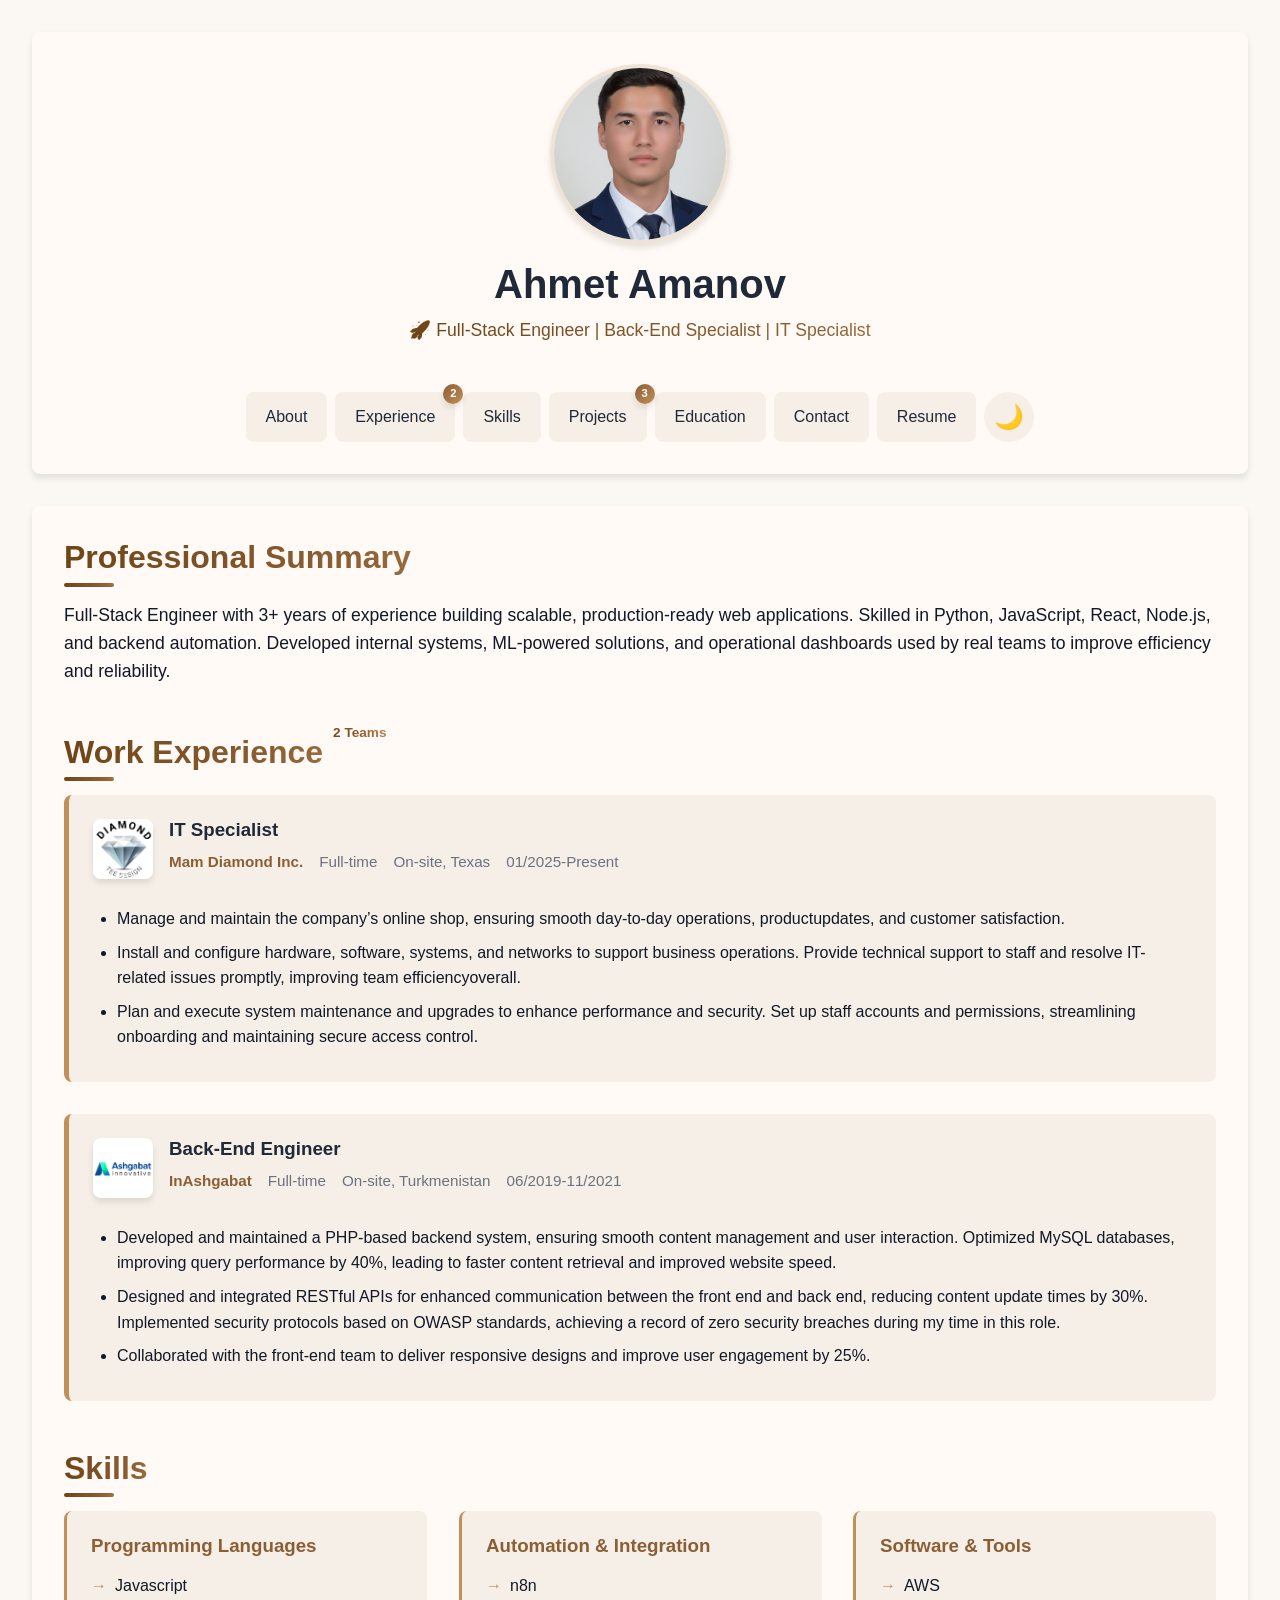
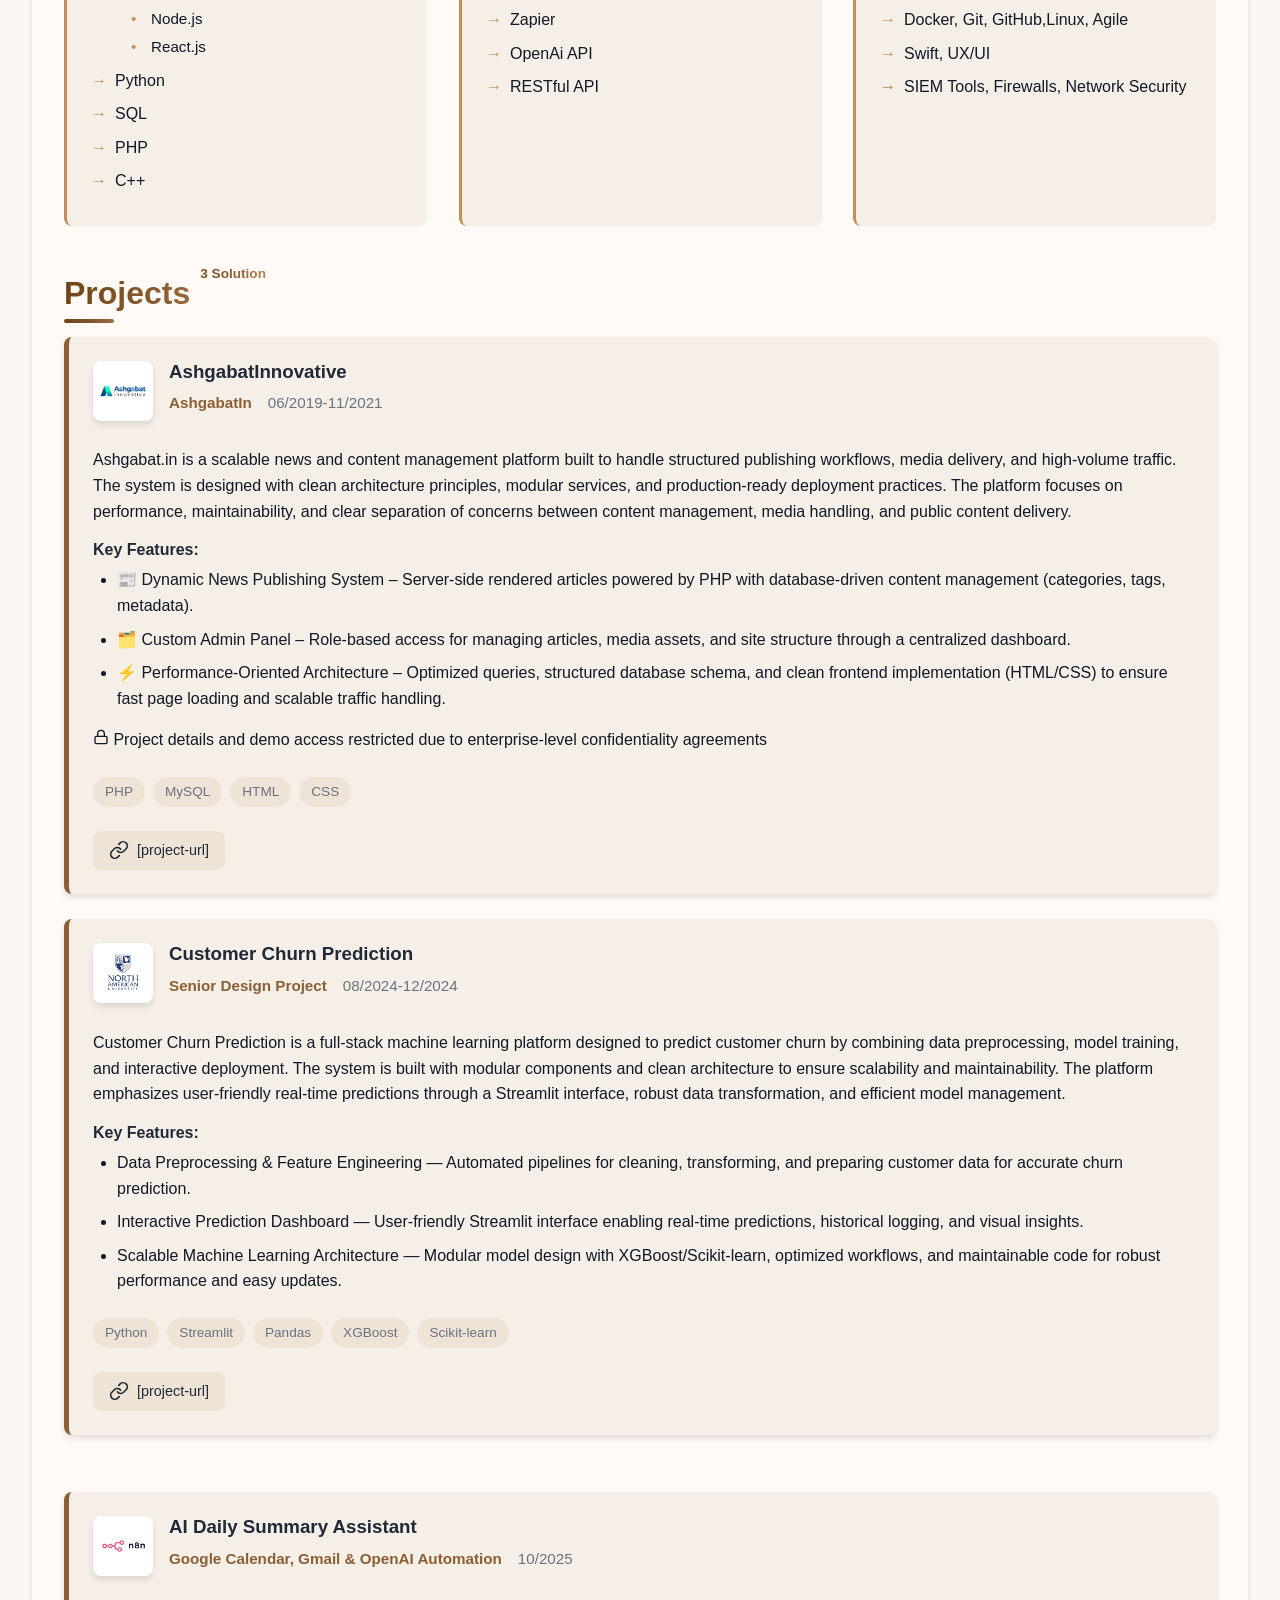
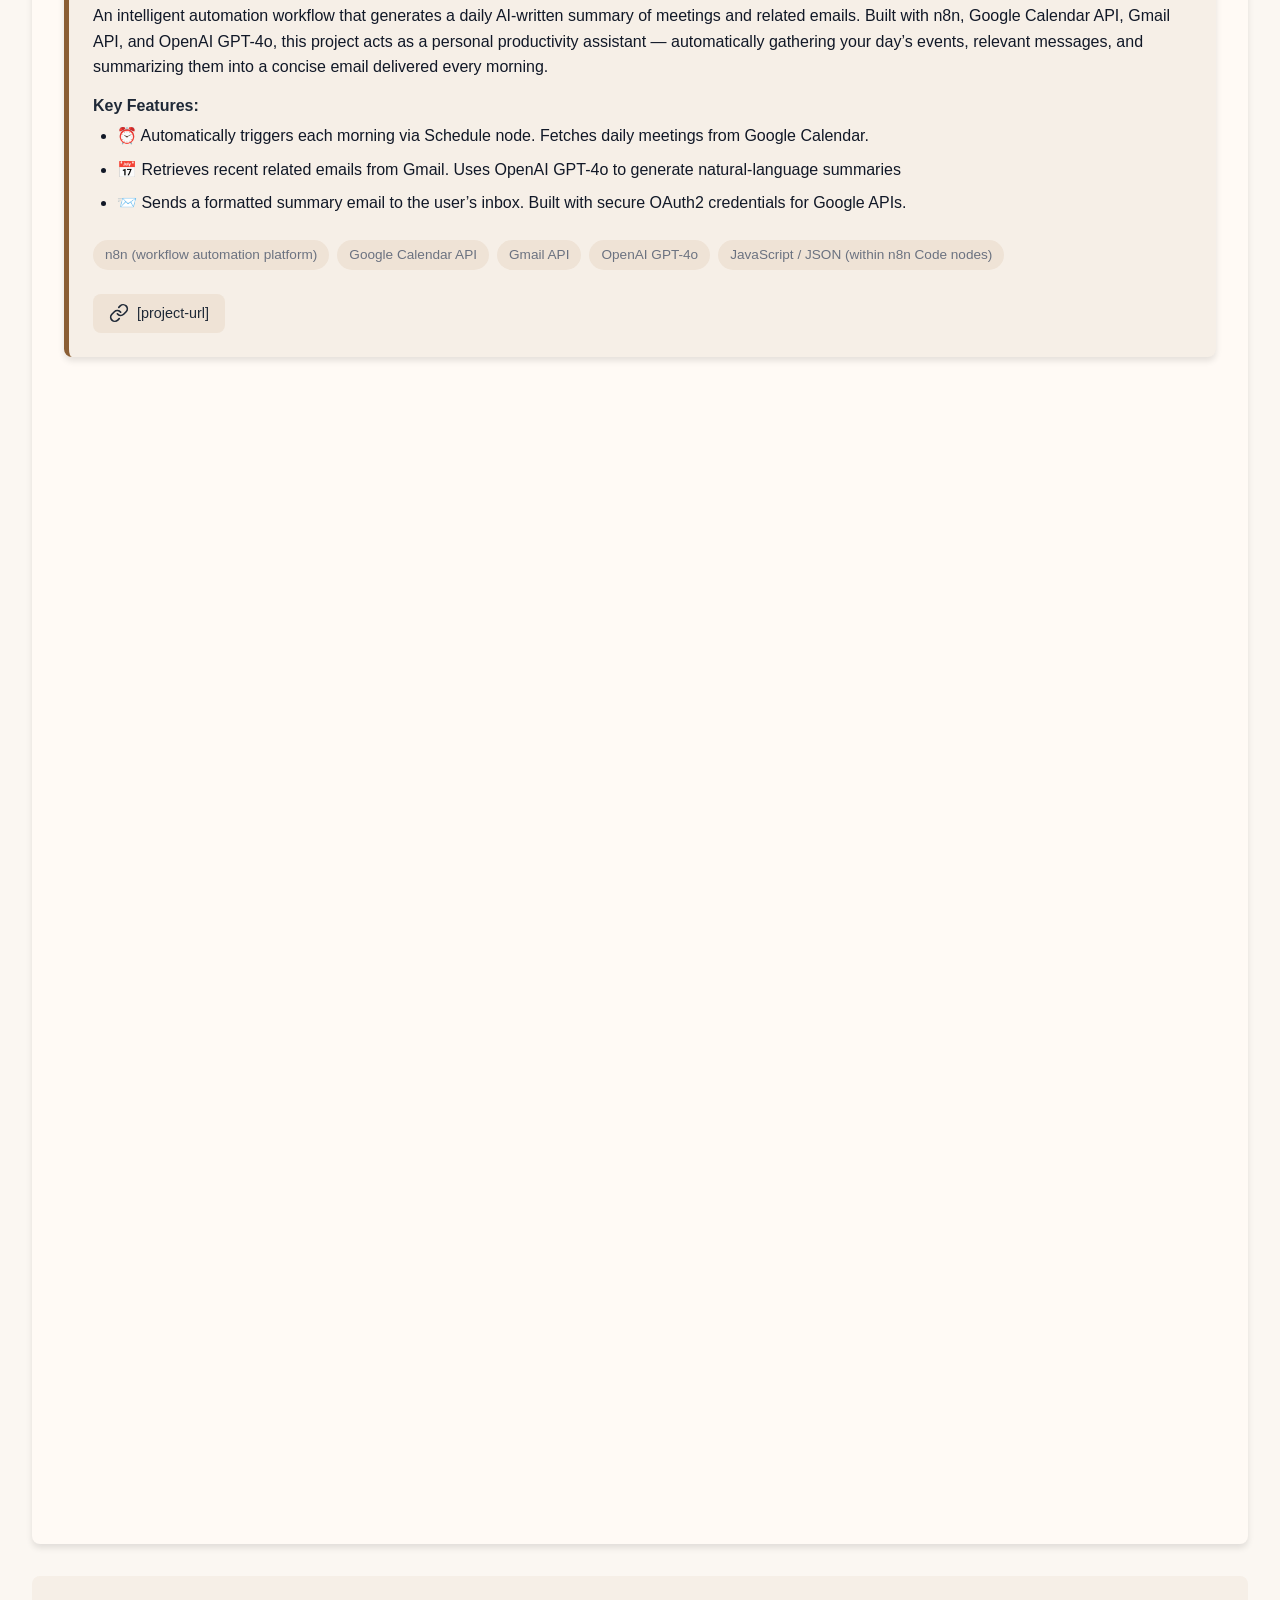
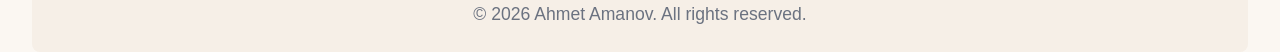
==== index.html @ 27329c02 "Initial commit" ====
<!DOCTYPE html>
<html lang="en" data-theme="dark">
<head>
  <meta charset="UTF-8" />
  <meta name="viewport" content="width=device-width, initial-scale=1.0" />
  <title>Ahmet Amanov - Portfolio</title>
  <link rel="stylesheet" href="css/style.css" />
  <link rel="icon" href="assets/images/LinkedIn.png" type="image/png" />
</head>
<body>
<header>
  <div class="profile">
    <img src="assets/images/LinkedIn.png" alt="[Your Name]" />
    <h1>Ahmet Amanov</h1>
    <p class="gradient-text">
      🚀 Full-Stack Engineer | Back-End Specialist | IT Specialist
    </p>
  </div>
  <nav>
    <ul>
      <li><a href="#about">About</a></li>
      <li>
        <a href="#experience"
        >Experience<span class="nav-counter">2</span></a
        >
      </li>
      <li><a href="#skills">Skills</a></li>
      <li>
        <a href="#projects">Projects<span class="nav-counter">3</span></a>
      </li>
      <li>
        <a href="#education">Education<span></span></a>
      </li>
      <li><a href="#contact">Contact</a></li>
      <!-- <li>
        <a
          href="https://drive.google.com/drive/folders/1kYuOiLPUOm42zzOGG9eneCvF3rIi_ad8?usp=sharing"
          target="_blank"
          >Shared Files</a
        >
      </li> -->
      <li>
        <a href="assets/files/Resume%20Ahmet%20Amanov.pdf" target="_blank"
        >Resume</a
        >
      </li>
      <li class="theme-toggle">
        <button id="theme-toggle" aria-label="Toggle Dark Mode">
          <span class="light-icon">☀️</span>
          <span class="dark-icon">🌙</span>
        </button>
      </li>
    </ul>
  </nav>
</header>
<main>
  <!-- About Section -->
  <section id="about" class="about animate-on-scroll">
    <h2 class="gradient-text">Professional Summary</h2>
    <p>
      Full-Stack Engineer with 3+ years of experience building scalable,
      production-ready web applications. Skilled in Python, JavaScript,
      React, Node.js, and backend automation. Developed internal systems,
      ML-powered solutions, and operational dashboards used by real teams
      to improve efficiency and reliability.
    </p>
  </section>

  <!-- Experience Section - Add animate-on-scroll to each card -->
  <section id="experience" class="experience animate-on-scroll">
    <h2 class="gradient-text">
      Work Experience <span class="section-counter">2 Teams</span>
    </h2>

    <div class="job-cards-container">
      <!-- Experience 1 -->
      <div class="job-card animate-on-scroll">
        <div class="job-header">
          <div class="company-logo">
            <img
                    src="assets/images/diamondteedesign-logo.webp"
                    alt="[Company Logo]"
            />
          </div>
          <div class="job-title-info">
            <h3>IT Specialist</h3>
            <div class="job-info">
              <span class="company">Mam Diamond Inc.</span>
              <span class="location"> Full-time</span>
              <span class="location"> On-site, Texas</span>
              <span class="period">01/2025-Present</span>
            </div>
          </div>
        </div>
        <ul class="achievements">
          <li>
            Manage and maintain the company’s online shop, ensuring smooth day-to-day operations, productupdates, and customer satisfaction.
          </li>
          <li>
            Install and configure hardware, software, systems, and networks to support business operations. Provide technical support to staff and resolve IT-related issues promptly, improving team efficiencyoverall.
          </li>
          <li>
            Plan and execute system maintenance and upgrades to enhance performance and security.
            Set up staff accounts and permissions, streamlining onboarding and maintaining secure access control.
          </li>
        </ul>
      </div>

      <!-- Experience 2 -->
      <div class="job-card animate-on-scroll">
        <div class="job-header">
          <div class="company-logo">
            <img src="assets/images/logo.png" alt="[Company Logo]" />
          </div>
          <div class="job-title-info">
            <h3>Back-End Engineer</h3>
            <div class="job-info">
              <span class="company">InAshgabat</span>
              <span class="location"> Full-time</span>
              <span class="location"> On-site, Turkmenistan</span>
              <span class="period">06/2019-11/2021</span>
            </div>
          </div>
        </div>
        <ul class="achievements">
          <li>
            Developed and maintained a PHP-based backend system, ensuring
            smooth content management and user interaction. Optimized MySQL
            databases, improving query performance by 40%, leading to faster
            content retrieval and improved website speed.
          </li>
          <li>
            Designed and integrated RESTful APIs for enhanced communication
            between the front end and back end, reducing content update times
            by 30%. Implemented security protocols based on OWASP standards,
            achieving a record of zero security breaches during my time in
            this role.
          </li>
          <li>
            Collaborated with the front-end team to deliver responsive
            designs and improve user engagement by 25%.
          </li>
        </ul>
      </div>
    </div>
  </section>

  <!-- Skills Section -->
  <section id="skills" class="skills animate-on-scroll">
    <h2 class="gradient-text">Skills</h2>
    <div class="skills-container animate-stagger">
      <div class="skill-category animate-on-scroll">
        <h3>Programming Languages</h3>
        <ul>
          <li>
            Javascript
            <ul class="sub-skills">
              <li>Node.js</li>
              <li>React.js</li>
            </ul>
          </li>
          <li>Python</li>
          <li>SQL</li>
          <li>PHP</li>
          <li>C++</li>
        </ul>
      </div>

      <div class="skill-category animate-on-scroll">
        <h3>Automation & Integration</h3>
        <ul>
          <li>n8n</li>
          <li>Zapier</li>
          <li>OpenAi API</li>
          <li>RESTful API</li>
        </ul>
      </div>

      <div class="skill-category animate-on-scroll">
        <h3>Software & Tools</h3>
        <ul>
          <li>AWS</li>
          <li>Docker, Git, GitHub,Linux, Agile</li>
          <li>Swift, UX/UI</li>
          <li></li>
          <li>SIEM Tools, Firewalls, Network Security</li>
        </ul>
      </div>
    </div>
  </section>

  <!-- Projects Section - Add animate-on-scroll to each card -->
  <section id="projects" class="projects animate-on-scroll">
    <h2 class="gradient-text">
      Projects <span class="section-counter">3 Solution</span>
    </h2>

    <div class="project-grid">
      <!-- Project 1 -->
      <div class="project-card animate-on-scroll">
        <div class="project-header">
          <div class="project-logo">
            <img src="assets/images/logo.png" alt="[Project Logo]" />
          </div>
          <div class="project-title-info">
            <h3>AshgabatInnovative</h3>
            <div class="project-meta">
              <span class="company">AshgabatIn</span>
              <span class="period">06/2019-11/2021</span>
            </div>
          </div>
        </div>
        <div class="project-description">
          <p>
            Ashgabat.in is a scalable news and content management platform
            built to handle structured publishing workflows, media delivery,
            and high-volume traffic. The system is designed with clean
            architecture principles, modular services, and production-ready
            deployment practices.

            The platform focuses on performance, maintainability, and clear
            separation of concerns between content management, media
            handling, and public content delivery.
          </p>

          <h4>Key Features:</h4>
          <ul class="project-features">
            <li>
              📰 Dynamic News Publishing System – Server-side rendered
              articles powered by PHP with database-driven content
              management (categories, tags, metadata).
            </li>
            <li>
              🗂️ Custom Admin Panel – Role-based access for managing
              articles, media assets, and site structure through a
              centralized dashboard.
            </li>
            <li>
              ⚡ Performance-Oriented Architecture – Optimized queries,
              structured database schema, and clean frontend implementation
              (HTML/CSS) to ensure fast page loading and scalable traffic
              handling.
            </li>
          </ul>

          <p class="confidentiality-note">
            <svg
                    xmlns="http://www.w3.org/2000/svg"
                    width="16"
                    height="16"
                    viewBox="0 0 24 24"
                    fill="none"
                    stroke="currentColor"
                    stroke-width="2"
                    stroke-linecap="round"
                    stroke-linejoin="round"
            >
              <rect
                      x="3"
                      y="11"
                      width="18"
                      height="11"
                      rx="2"
                      ry="2"
              ></rect>
              <path d="M7 11V7a5 5 0 0 1 10 0v4"></path>
            </svg>
            Project details and demo access restricted due to enterprise-level
            confidentiality agreements
          </p>
        </div>

        <div class="project-tags">
          <span class="project-tag">PHP</span>
          <span class="project-tag">MySQL</span>
          <span class="project-tag">HTML</span>
          <span class="project-tag">CSS</span>
        </div>

        <div class="project-links">
          <a
                  href="https://ashgabat.in/?lang=en"
                  class="project-link"
                  target="_blank"
          >
            <svg
                    xmlns="http://www.w3.org/2000/svg"
                    width="20"
                    height="20"
                    viewBox="0 0 24 24"
                    fill="none"
                    stroke="currentColor"
                    stroke-width="2"
                    stroke-linecap="round"
                    stroke-linejoin="round"
            >
              <path
                      d="M10 13a5 5 0 0 0 7.54.54l3-3a5 5 0 0 0-7.07-7.07l-1.72 1.71"
              ></path>
              <path
                      d="M14 11a5 5 0 0 0-7.54-.54l-3 3a5 5 0 0 0 7.07 7.07l1.71-1.71"
              ></path>
            </svg>
            <span>[project-url]</span>
          </a>
        </div>
      </div>
    </div>

    <br />

    <div class="project-grid">
      <!-- Project 1 -->
      <div class="project-card animate-on-scroll">
        <div class="project-header">
          <div class="project-logo">
            <img src="assets/images/NAU-Logo-.png" alt="[Project Logo]" />
          </div>
          <div class="project-title-info">
            <h3>Customer Churn Prediction</h3>
            <div class="project-meta">
              <span class="company">Senior Design Project</span>
              <span class="period">08/2024-12/2024</span>
            </div>
          </div>
        </div>
        <div class="project-description">
          <p>
            Customer Churn Prediction is a full-stack machine learning
            platform designed to predict customer churn by combining data
            preprocessing, model training, and interactive deployment. The
            system is built with modular components and clean architecture to
            ensure scalability and maintainability.

            The platform emphasizes user-friendly real-time predictions
            through a Streamlit interface, robust data transformation, and
            efficient model management.
          </p>

          <h4>Key Features:</h4>
          <ul class="project-features">
            <li>
              Data Preprocessing & Feature Engineering — Automated pipelines
              for cleaning, transforming, and preparing customer data for
              accurate churn prediction.
            </li>
            <li>
              Interactive Prediction Dashboard — User-friendly Streamlit
              interface enabling real-time predictions, historical logging,
              and visual insights.
            </li>
            <li>
              Scalable Machine Learning Architecture — Modular model design
              with XGBoost/Scikit-learn, optimized workflows, and maintainable
              code for robust performance and easy updates.
            </li>
          </ul>
        </div>

        <div class="project-tags">
          <span class="project-tag">Python</span>
          <span class="project-tag">Streamlit</span>
          <span class="project-tag">Pandas</span>
          <span class="project-tag">XGBoost</span>
          <span class="project-tag">Scikit-learn</span>
        </div>

        <div class="project-links">
          <a
                  href="https://github.com/AhmetA97/Customer_Churn_ML_Full_Stack-main"
                  class="project-link"
                  target="_blank"
          >
            <svg
                    xmlns="http://www.w3.org/2000/svg"
                    width="20"
                    height="20"
                    viewBox="0 0 24 24"
                    fill="none"
                    stroke="currentColor"
                    stroke-width="2"
                    stroke-linecap="round"
                    stroke-linejoin="round"
            >
              <path
                      d="M10 13a5 5 0 0 0 7.54.54l3-3a5 5 0 0 0-7.07-7.07l-1.72 1.71"
              ></path>
              <path
                      d="M14 11a5 5 0 0 0-7.54-.54l-3 3a5 5 0 0 0 7.07 7.07l1.71-1.71"
              ></path>
            </svg>
            <span>[project-url]</span>
          </a>
        </div>
      </div>

      <br />
    </div>

    <div class="project-grid">
      <!-- Project 1 -->
      <div class="project-card animate-on-scroll">
        <div class="project-header">
          <div class="project-logo">
            <img src="assets/images/n8n.png" alt="[Project Logo]" />
          </div>
          <div class="project-title-info">
            <h3>AI Daily Summary Assistant</h3>
            <div class="project-meta">
                  <span class="company"
                  >Google Calendar, Gmail & OpenAI Automation</span
                  >
              <span class="period">10/2025</span>
            </div>
          </div>
        </div>
        <div class="project-description">
          <p>
            An intelligent automation workflow that generates a daily
            AI-written summary of meetings and related emails. Built with
            n8n, Google Calendar API, Gmail API, and OpenAI GPT-4o, this
            project acts as a personal productivity assistant — automatically
            gathering your day’s events, relevant messages, and summarizing
            them into a concise email delivered every morning.
          </p>

          <h4>Key Features:</h4>
          <ul class="project-features">
            <li>
              ⏰ Automatically triggers each morning via Schedule node.
              Fetches daily meetings from Google Calendar.
            </li>
            <li>
              📅 Retrieves recent related emails from Gmail. Uses OpenAI
              GPT-4o to generate natural-language summaries
            </li>
            <li>
              📨 Sends a formatted summary email to the user’s inbox. Built
              with secure OAuth2 credentials for Google APIs.
            </li>
          </ul>
        </div>

        <div class="project-tags">
          <span class="project-tag">n8n (workflow automation platform)</span>
          <span class="project-tag">Google Calendar API</span>
          <span class="project-tag">Gmail API</span>
          <span class="project-tag">OpenAI GPT-4o</span>
          <span class="project-tag"
          >JavaScript / JSON (within n8n Code nodes)</span
          >
        </div>

        <div class="project-links">
          <a
                  href="https://github.com/AhmetA97/ai-daily-summary-n8n"
                  class="project-link"
                  target="_blank"
          >
            <svg
                    xmlns="http://www.w3.org/2000/svg"
                    width="20"
                    height="20"
                    viewBox="0 0 24 24"
                    fill="none"
                    stroke="currentColor"
                    stroke-width="2"
                    stroke-linecap="round"
                    stroke-linejoin="round"
            >
              <path
                      d="M10 13a5 5 0 0 0 7.54.54l3-3a5 5 0 0 0-7.07-7.07l-1.72 1.71"
              ></path>
              <path
                      d="M14 11a5 5 0 0 0-7.54-.54l-3 3a5 5 0 0 0 7.07 7.07l1.71-1.71"
              ></path>
            </svg>
            <span>[project-url]</span>
          </a>
        </div>
      </div>
    </div>
  </section>

  <!-- Education Section -->
  <section id="education" class="education animate-on-scroll">
    <h2 class="gradient-text">
      Education<span class="section-counter">2 Universities</span>
    </h2>

    <div class="education-card animate-on-scroll">
      <div class="education-header">
        <div class="education-icon">
          <img
                  src="assets/images/NAU-Logo-.png"
                  alt="[University Logo]"
                  class="university-logo"
          />
        </div>
        <div class="education-info">
          <h3>North American University</h3>
          <div class="education-place">
                <span class="degree"
                >Computer Science | Bachelor's Degree |</span
                >
            <span class="location">Houston, TX, United States</span>
            <span class="period">08/2022 - 12/2024</span>
          </div>
        </div>
      </div>
      <div class="education-divider"></div>
      <div class="education-details">
        <h4>Key Coursework:</h4>
        <ul class="course-list">
          <li>Operating Systems or Programming Language Concepts</li>
          <li>Advanced Data Structures & Algorithms</li>
          <li>System Level Programming & Computer Org & Programming</li>
          <li>Calculus & Linear Algebra</li>
          <li>Database Management Systems</li>
        </ul>
      </div>
    </div>

    <br />

    <div class="education-card animate-on-scroll">
      <div class="education-header">
        <div class="education-icon">
          <img
                  src="assets/images/TSIEM%20logo.webp"
                  alt="[University Logo]"
                  class="university-logo"
          />
        </div>
        <div class="education-info">
          <h3>Turkmen State Institute of Economics and Management</h3>
          <div class="education-place">
                <span class="degree"
                >Marketing | Bachelor's and Master's |</span
                >
            <span class="location">Ashgabat, Turkmenistan</span>
            <span class="period">09/2013 - 06/2018</span>
          </div>
        </div>
      </div>
      <div class="education-divider"></div>
      <div class="education-details">
        <h4>Key Coursework:</h4>
        <ul class="course-list">
          <li>Microeconomics & Macroeconomics</li>
          <li>Theory of Marketing & Market Analysis</li>
          <li>International Marketing & Internet Marketing</li>
          <li>Accounting & Finance</li>
          <li>International Payment Systems</li>
        </ul>
      </div>
    </div>
  </section>

  <!-- Contact Section -->
  <section id="contact" class="contact animate-on-scroll">
    <h2 class="gradient-text">Let's Connect</h2>
    <p>
      I'm always open to creative collaborations, exchanging ideas about
      technology and innovation.
    </p>

    <div class="contact-grid animate-stagger">
      <a
              href="https://www.linkedin.com/in/ahmet-amanov-685796275/"
              class="contact-item animate-on-scroll"
              target="_blank"
      >
        <div class="contact-icon">
          <img src="assets/icons/linkedin.svg" alt="LinkedIn" />
        </div>
        <div class="contact-info">
          <h3>LinkedIn</h3>
          <p>Connect professionally</p>
        </div>
      </a>

      <a
              href="https://github.com/AhmetA97"
              class="contact-item animate-on-scroll"
              target="_blank"
      >
        <div class="contact-icon">
          <img src="assets/icons/github.svg" alt="GitHub" />
        </div>
        <div class="contact-info">
          <h3>GitHub</h3>
          <p>See my code</p>
        </div>
      </a>

      <a
              href="mailto:ahmedamanov97@gmail.com"
              class="contact-item animate-on-scroll"
      >
        <div class="contact-icon">
          <img src="assets/icons/gmail.svg" alt="Email" />
        </div>
        <div class="contact-info">
          <h3>Email</h3>
          <p>ahmedamanov97@gmail.com</p>
        </div>
      </a>

      <a
              href="tel:+1346-754-2942"
              class="contact-item animate-on-scroll"
      >
        <div class="contact-icon">
          <img src="assets/icons/phone.svg" alt="Phone" />
        </div>
        <div class="contact-info">
          <h3>Phone</h3>
          <p>346-754-2942</p>
        </div>
      </a>
    </div>
  </section>
</main>

<footer>
  <p>&copy; 2026 Ahmet Amanov. All rights reserved.</p>
</footer>

<div class="lightbox" id="profile-lightbox">
  <div class="lightbox-content">
    <img
            src="assets/images/LinkedIn.png"
            alt="Ahmet Amanov"
            class="lightbox-image"
    />
    <div class="lightbox-close">&times;</div>
  </div>
</div>

<div class="section-map">
  <button id="prev-section" aria-label="Previous section">
    <svg
            xmlns="http://www.w3.org/2000/svg"
            width="20"
            height="20"
            viewBox="0 0 24 24"
            fill="none"
            stroke="currentColor"
            stroke-width="2"
            stroke-linecap="round"
            stroke-linejoin="round"
    >
      <path d="M18 15l-6-6-6 6" />
    </svg>
  </button>
  <span id="current-section">About</span>
  <button id="next-section" aria-label="Next section">
    <svg
            xmlns="http://www.w3.org/2000/svg"
            width="20"
            height="20"
            viewBox="0 0 24 24"
            fill="none"
            stroke="currentColor"
            stroke-width="2"
            stroke-linecap="round"
            stroke-linejoin="round"
    >
      <path d="M6 9l6 6 6-6" />
    </svg>
  </button>
</div>

<script src="./js/main.js"></script>
</body>
</html>
---- css/style.css ----
:root {
  --primary: #8b5e34;        /* mocha */
  --primary-dark: #6f4518;   /* deep mocha */
  --secondary: #6b7280;
  --dark: #1f2937;
  --light: #fbf7f2;          /* warm cream */
  --text: #111827;
  --background: #fffaf5;     /* soft warm bg */
  --accent: #c18f59;         /* sand/caramel */
  --gray-100: #f6efe7;
  --gray-200: #efe3d6;
  --gray-300: #e5d3c2;
  --transition: all 0.3s ease;
  --shadow: 0 4px 6px rgba(0, 0, 0, 0.1);
  --shadow-lg: 0 10px 15px rgba(0, 0, 0, 0.12);
  --radius: 8px;
}

html[data-theme='dark'] {
  --primary: #d6a77a;        /* warm sand */
  --primary-dark: #c18f59;   /* caramel */
  --secondary: #cbd5e1;
  --dark: #f5e6d3;           /* warm headline */
  --light: #15100c;          /* warm charcoal */
  --text: #fbf7f2;           /* cream text */
  --background: #1c1410;     /* mocha dark */
  --accent: #f2c88c;         /* gold */
  --gray-100: #241a14;
  --gray-200: #2e221a;
  --gray-300: #3a2a20;
  --shadow: 0 4px 6px rgba(0, 0, 0, 0.35);
  --shadow-lg: 0 10px 15px rgba(0, 0, 0, 0.35);
}

* {
  margin: 0;
  padding: 0;
  box-sizing: border-box;
}

html {
  scroll-behavior: smooth;
}

body {
  font-family: 'Inter', -apple-system, BlinkMacSystemFont, 'Segoe UI', Roboto,
  Oxygen, Ubuntu, Cantarell, 'Open Sans', sans-serif;
  color: var(--text);
  background-color: var(--light);
  line-height: 1.6;
  max-width: 1400px;
  margin: 0 auto;
  padding: 0 2rem;
  transition: background-color 0.3s ease, color 0.3s ease;
}

h1,
h2,
h3,
h4,
h5,
h6 {
  margin-bottom: 1rem;
  line-height: 1.2;
  font-weight: 700;
  color: var(--dark);
  transition: color 0.3s ease;
}

h1 {
  font-size: 2.5rem;
  margin-bottom: 0.5rem;
}

h2 {
  font-size: 2rem;
  position: relative;
  display: inline-block;
  margin-bottom: 1.5rem;
}

h2::after {
  content: '';
  position: absolute;
  left: 0;
  bottom: -10px;
  width: 50px;
  height: 4px;
  background: linear-gradient(
          to right,
          #6f4518,
          #8b5e34,
          #c18f59,
          #f2c88c,
          #d6a77a
  );
  background-size: 300% 300%;
  border-radius: 4px;
  animation: gradient-shift 18s ease infinite;
  transition: width 0.3s ease;
}

h2:hover::after {
  width: 100%;
}

p {
  margin-bottom: 1.5rem;
  font-size: 1.1rem;
}

a {
  color: var(--primary);
  text-decoration: none;
  transition: var(--transition);
}

a:hover {
  color: var(--primary-dark);
}

/* Header & Navigation */
header {
  display: flex;
  flex-direction: column;
  align-items: center;
  padding: 2rem 0;
  background-color: var(--background);
  box-shadow: var(--shadow);
  border-radius: var(--radius);
  margin: 2rem 0;
  transition: background-color 0.3s ease, box-shadow 0.3s ease;
}

.profile {
  display: flex;
  flex-direction: column;
  align-items: center;
  text-align: center;
  margin-bottom: 1.5rem;
}

.profile img {
  width: 180px;
  height: 180px;
  border-radius: 50%;
  object-fit: cover;
  border: 4px solid var(--gray-200);
  box-shadow: var(--shadow);
  margin-bottom: 1rem;
  transition: var(--transition);
}

.profile img:hover {
  transform: scale(1.05);
  border-color: var(--primary);
}

.profile h1 {
  margin-bottom: 0.5rem;
  color: var(--dark);
}

.profile p {
  color: var(--secondary);
  font-weight: 500;
  margin-bottom: 0.5rem;
}

nav {
  width: 100%;
  margin-top: 1rem;
}

nav ul {
  display: flex;
  justify-content: center;
  list-style: none;
  flex-wrap: wrap;
  gap: 0.5rem;
}

nav ul li a {
  display: block;
  padding: 0.75rem 1.25rem;
  color: var(--dark);
  font-weight: 500;
  border-radius: var(--radius);
  transition: var(--transition);
  background-color: var(--gray-100);
}

nav ul li a:hover {
  transform: translateY(-3px);
  background-color: var(--gray-100);
  background-image: linear-gradient(
          to right,
          #6f4518,
          #8b5e34,
          #c18f59,
          #f2c88c,
          #d6a77a,
          #6f4518
  );
  background-size: 400% 400%;
  background-clip: text;
  -webkit-background-clip: text;
  color: transparent;
  animation: gradient-shift 18s ease infinite;
  position: relative;
  z-index: 1;
}

nav ul li a:hover::before {
  content: '';
  position: absolute;
  inset: -2px;
  border-radius: calc(var(--radius) + 2px);
  padding: 2px;
  background: linear-gradient(
          to right,
          #6f4518,
          #8b5e34,
          #c18f59,
          #f2c88c,
          #d6a77a
  );
  background-size: 300% 300%;
  animation: gradient-shift 6s ease infinite;
  mask: linear-gradient(#fff 0 0) content-box, linear-gradient(#fff 0 0);
  -webkit-mask: linear-gradient(#fff 0 0) content-box, linear-gradient(#fff 0 0);
  mask-composite: exclude;
  -webkit-mask-composite: xor;
  z-index: -1;
  pointer-events: none;
}

nav ul li {
  position: relative;
}

.nav-counter {
  position: absolute;
  top: -8px;
  right: -8px;
  display: flex;
  align-items: center;
  justify-content: center;
  width: 1.25rem;
  height: 1.25rem;
  font-size: 0.7rem;
  font-weight: 600;
  color: white;
  background: linear-gradient(135deg, var(--primary), var(--accent));
  border-radius: 50%;
  box-shadow: var(--shadow);
  z-index: 2;
}

nav ul li a:hover .nav-counter {
  color: white;
  background: linear-gradient(135deg, var(--accent), var(--primary));
  transform: scale(1.1);
}

nav ul li a:hover .nav-counter {
  color: white;
  background: linear-gradient(135deg, var(--accent), var(--primary));
  transform: scale(1.1);
}

nav ul li {
  position: relative;
}

/* Theme toggle button */
.theme-toggle button {
  background: none;
  border: none;
  cursor: pointer;
  height: 50px;
  width: 50px;
  font-size: 1.5rem;
  display: flex;
  align-items: center;
  justify-content: center;
  border-radius: 50%;
  background-color: var(--gray-100);
  transition: var(--transition);
}

.theme-toggle button:hover {
  background-color: var(--primary);
  transform: translateY(-3px);
  box-shadow: var(--shadow);
}

html[data-theme='dark'] .dark-icon {
  display: none;
}

html[data-theme='light'] .light-icon {
  display: none;
}

main {
  background-color: var(--background);
  border-radius: var(--radius);
  box-shadow: var(--shadow);
  padding: 2rem;
  margin-bottom: 2rem;
  transition: background-color 0.3s ease, box-shadow 0.3s ease;
}

section {
  margin-bottom: 3rem;
  position: relative;
  overflow: visible;
}

section:last-child {
  margin-bottom: 0;
}

.section-content {
  padding: 1rem 0;
}

.section-counter {
  position: absolute;
  top: -8px;
  display: inline-flex;
  align-items: center;
  justify-content: center;
  min-width: auto;
  padding: 0 10px;
  white-space: nowrap;
  font-size: 0.85rem;
  font-weight: 700;
  z-index: 2;
  background: linear-gradient(
          to right,
          #6f4518,
          #8b5e34,
          #c18f59,
          #f2c88c,
          #d6a77a
  );
  background-size: 200% auto;
  background-clip: text;
  -webkit-background-clip: text;
  color: transparent;
  -webkit-text-fill-color: transparent;
  animation: gradient-shift 18s ease infinite;
}

/* Footer */
footer {
  text-align: center;
  padding: 1.5rem;
  height: 76px;
  background-color: var(--gray-100);
  color: var(--secondary);
  border-radius: var(--radius);
  transition: background-color 0.3s ease, color 0.3s ease;
}

/* Job cards styles */
.job-card {
  background-color: var(--gray-100);
  border-radius: var(--radius);
  padding: 1.5rem;
  margin-bottom: 2rem;
  border-left: 5px solid var(--accent);
  transition: background-color 0.3s ease, transform 0.3s ease;
}

.job-card:hover {
  transform: translateY(-5px);
  box-shadow: var(--shadow-lg);
}

.job-info {
  display: flex;
  flex-wrap: wrap;
  gap: 1rem;
  margin-bottom: 1rem;
  font-size: 0.95rem;
  color: var(--secondary);
}

.job-info .company {
  font-weight: 600;
  color: var(--primary);
}

.job-card h3 {
  margin-bottom: 0.5rem;
}

.achievements {
  padding-left: 1.5rem;
}

.achievements li {
  margin-bottom: 0.5rem;
}

.skills-container {
  display: grid;
  grid-template-columns: repeat(auto-fill, minmax(300px, 1fr));
  gap: 2rem;
}

.skill-category {
  background-color: var(--gray-100);
  border-radius: var(--radius);
  padding: 1.5rem;
  transition: transform 0.3s ease 0.05s, background-color 0.3s ease,
  box-shadow 0.3s ease;
  will-change: transform;
  border-left: 3px solid var(--accent);
}

.skill-category:hover {
  transform: translateY(-3px);
  box-shadow: var(--shadow);
}

.skill-category h3 {
  margin-bottom: 1rem;
  color: var(--primary);
}

.skill-category ul {
  list-style: none;
  padding-left: 0;
}

.skill-category li {
  margin-bottom: 0.5rem;
  position: relative;
  padding-left: 1.5rem;
}

.skill-category li:before {
  content: '→';
  position: absolute;
  left: 0;
  color: var(--accent);
}

/* Nested skill items */
.sub-skills {
  margin-top: 0.5rem;
  margin-bottom: 0.5rem;
  margin-left: 1rem;
  list-style-type: none;
}

.sub-skills li {
  position: relative;
  padding-left: 1.25rem;
  font-size: 0.95em;
  margin-bottom: 0.25rem;
}

.sub-skills li::before {
  content: '•';
  position: absolute;
  left: 0;
}

/* Contact Section Styling */
.contact-grid {
  display: grid;
  grid-template-columns: repeat(auto-fill, minmax(280px, 1fr));
  gap: 1.5rem;
  margin-top: 2rem;
}

.contact-item {
  display: flex;
  align-items: center;
  padding: 1.5rem;
  background-color: var(--gray-100);
  border-radius: var(--radius);
  text-decoration: none;
  color: var(--text);
  transition: transform 0.3s ease, box-shadow 0.3s ease;
  box-shadow: var(--shadow);
  border-left: 3px solid var(--primary);
}

.contact-item:hover {
  transform: translateY(-5px);
  box-shadow: var(--shadow-lg);
}

.contact-icon {
  width: 48px;
  height: 48px;
  display: flex;
  align-items: center;
  justify-content: center;
  margin-right: 1rem;
  border-radius: 50%;
  background-color: var(--primary);
  padding: 0.75rem;
}

.contact-icon img {
  width: 100%;
  height: 100%;
  filter: brightness(0) invert(1);
}

.contact-info h3 {
  margin: 0;
  margin-bottom: 0.25rem;
  color: var(--dark);
}

contact-info p {
  margin: 0;
  color: var(--secondary);
  font-size: 0.9rem;
}

.contact {
  text-align: left;
}

.section-iframe {
  width: 100%;
  height: 0;
  min-height: 0;
  border: none;
  overflow: hidden;
  background: transparent;
  display: block;
}

#about .section-iframe {
  height: 300px;
}

#experience .section-iframe {
  height: 1500px;
}

#skills .section-iframe {
  height: 700px;
}

#education .section-iframe {
  height: 400px;
}

#projects .section-iframe {
  height: 300px;
}

#contact .section-iframe {
  height: 300px;
}

.education-card {
  margin-bottom: 2rem;
  border-radius: var(--radius);
  background-color: var(--gray-100);
  padding: 1.5rem;
  box-shadow: var(--shadow);
  transition: transform 0.3s ease 0.05s, box-shadow 0.3s ease,
  background-color 0.3s ease;
  border-left: 5px solid var(--accent);
  will-change: transform;
}

.education-card:hover {
  transform: translateY(-3px);
  box-shadow: var(--shadow-lg);
}

.education-info,
.education-header,
.education-details,
.course-list {
  position: relative;
  z-index: 2;
}

.education-details h4 {
  margin-top: 1rem;
  margin-bottom: 0.5rem;
  color: var(--dark);
}

.course-list {
  display: grid;
  grid-template-columns: repeat(3, 1fr);
  gap: 0.5rem;
  list-style-type: none;
  margin-bottom: 1rem;
}

.course-list li {
  position: relative;
  padding-left: 1.5rem;
}

.course-list li:before {
  content: '→';
  position: absolute;
  left: 0;
  color: var(--accent);
}

.note {
  font-style: italic;
  color: var(--secondary);
  margin-bottom: 0.75rem;
  padding: 0.5rem 0.75rem;
  background-color: var(--gray-200);
  display: inline-block;
  border-radius: 4px;
}

.education-divider {
  height: 1px;
  background-color: var(--gray-200);
  width: 100%;
  margin: 1rem 0;
  display: block;
  margin-bottom: 2rem;
}

.education-info h3 {
  margin-bottom: 0.6rem;
}

.education-header {
  display: flex;
  align-items: flex-start;
  gap: 1rem;
  margin-bottom: 1rem;
}

.university-logo {
  width: 48px;
  height: 48px;
  object-fit: cover;
  border-radius: 6px;
  box-shadow: 0 2px 4px rgba(0, 0, 0, 0.1);
  flex-shrink: 0;
}

.education-info {
  flex: 1;
}

.education-info h3 {
  margin-top: 0;
}

.job-header {
  display: flex;
  align-items: flex-start;
  margin-bottom: 1rem;
}

.company-logo {
  width: 60px;
  height: 60px;
  margin-right: 1rem;
  border-radius: var(--radius);
  overflow: hidden;
  flex-shrink: 0;
  background-color: white;
  display: flex;
  align-items: center;
  justify-content: center;
  box-shadow: var(--shadow);
}

.company-logo img {
  max-width: 100%;
  max-height: 100%;
  object-fit: contain;
}

.job-title-info {
  flex: 1;
}

.job-title-info h3 {
  margin-top: 0;
}

.lightbox {
  position: fixed;
  top: 0;
  left: 0;
  width: 100%;
  height: 100%;
  background-color: rgba(0, 0, 0, 0.85);
  display: flex;
  align-items: center;
  justify-content: center;
  z-index: 1000;
  opacity: 0;
  visibility: hidden;
  transition: opacity 0.3s ease, visibility 0.3s ease;
}

.lightbox.active {
  opacity: 1;
  visibility: visible;
}

.lightbox-content {
  position: relative;
  max-width: 90%;
  max-height: 90%;
  transform: scale(0.8);
  opacity: 0;
  transition: transform 0.5s ease, opacity 0.5s ease;
}

.lightbox.active .lightbox-content {
  transform: scale(1);
  opacity: 1;
}

.lightbox-image {
  display: block;
  max-width: 100%;
  max-height: 80vh;
  border-radius: 8px;
  box-shadow: 0 10px 30px rgba(0, 0, 0, 0.3);
}

.lightbox-close {
  position: absolute;
  padding-bottom: 4px;
  top: -40px;
  right: -40px;
  width: 40px;
  height: 40px;
  border-radius: 50%;
  background-color: var(--secondary);
  color: white;
  display: flex;
  align-items: center;
  justify-content: center;
  font-size: 24px;
  cursor: pointer;
  transition: background-color 0.3s ease, transform 0.3s ease;
}

.lightbox-close:hover {
  background-color: var(--primary-dark);
  transform: scale(1.1);
}

.profile img {
  cursor: pointer;
}

.gradient-text {
  background: linear-gradient(
          to right,
          #6f4518,
          #8b5e34,
          #c18f59,
          #f2c88c,
          #d6a77a,
          #6f4518
  );
  background-size: 400% 400%;
  background-clip: text;
  -webkit-background-clip: text;
  color: transparent;
  -webkit-text-fill-color: transparent;
  animation: gradient-shift 18s ease infinite;
  user-select: none;
}

@keyframes gradient-shift {
  0% {
    background-position: 0% 50%;
  }
  50% {
    background-position: 100% 50%;
  }
  100% {
    background-position: 0% 50%;
  }
}

.gradient-text:hover {
  animation-play-state: paused;
}

/* Certificates Section */
.certificates-grid {
  display: grid;
  grid-template-columns: repeat(auto-fill, minmax(340px, 1fr));
  gap: 1.5rem;
}

.certificate-card {
  background-color: var(--gray-100);
  border-radius: var(--radius);
  padding: 1.5rem;
  display: flex;
  align-items: flex-start;
  box-shadow: var(--shadow);
  transition: transform 0.3s ease, box-shadow 0.3s ease;
  border-left: 4px solid var(--primary);
}

.certificate-card:hover {
  transform: translateY(-5px);
  box-shadow: var(--shadow-lg);
}

.certificate-icon {
  font-size: 2rem;
  margin-right: 1rem;
  flex-shrink: 0;
  display: flex;
  align-items: center;
  justify-content: center;
}

.certificate-info {
  flex: 1;
}

.certificate-info h3 {
  margin-bottom: 0.5rem;
  color: var(--dark);
}

.certificate-details {
  display: flex;
  justify-content: space-between;
  margin-bottom: 0.75rem;
  font-size: 0.95rem;
}

.certificate-details .issuer {
  font-weight: 500;
  color: var(--primary);
}

.certificate-details .issue-date {
  color: var(--secondary);
}

.certificate-description {
  font-size: 0.95rem;
  color: var(--secondary);
  margin-bottom: 1rem;
}

.certificate-link {
  display: inline-flex;
  align-items: center;
  gap: 0.5rem;
  font-size: 0.95rem;
  font-weight: 500;
  color: var(--primary);
  transition: var(--transition);
}

.certificate-link:hover {
  color: var(--primary-dark);
  text-decoration: underline;
}

.certificate-link svg {
  transition: transform 0.3s ease;
}

.certificate-link:hover svg {
  transform: translateX(2px);
}

.certificate-score {
  display: block;
  margin-top: 0.25rem;
  font-weight: 400;
  color: var(--primary);
}

/* Honors Section */
.honors-grid {
  display: grid;
  grid-template-columns: repeat(auto-fill, minmax(340px, 1fr));
  gap: 1.5rem;
}

.honor-card {
  background-color: var(--gray-100);
  border-radius: var(--radius);
  padding: 1.5rem;
  display: flex;
  align-items: flex-start;
  box-shadow: var(--shadow);
  transition: transform 0.3s ease, box-shadow 0.3s ease;
  border-left: 4px solid var(--accent);
}

.honor-card:hover {
  transform: translateY(-5px);
  box-shadow: var(--shadow-lg);
}

.honor-icon {
  font-size: 2rem;
  margin-right: 1rem;
  flex-shrink: 0;
  display: flex;
  align-items: center;
  justify-content: center;
}

.honor-info {
  flex: 1;
}

.honor-info h3 {
  margin-bottom: 0.5rem;
  color: var(--dark);
  font-size: 1.1rem;
}

.honor-details {
  display: flex;
  justify-content: space-between;
  margin-bottom: 0.75rem;
  font-size: 0.95rem;
}

.honor-details .issuer {
  font-weight: 500;
  color: var(--primary);
}

.honor-details .issue-date {
  color: var(--secondary);
}

.honor-link {
  display: inline-flex;
  align-items: center;
  gap: 0.5rem;
  font-size: 0.95rem;
  font-weight: 500;
  color: var(--primary);
  transition: var(--transition);
}

.honor-link:hover {
  color: var(--primary-dark);
  text-decoration: underline;
}

.honor-link svg {
  transition: transform 0.3s ease;
}

.honor-link:hover svg {
  transform: translateX(2px);
}

/* Projects Section */
.projects {
  margin-bottom: 3rem;
}

.project-grid {
  display: flex;
  flex-direction: column;
  gap: 2rem;
}

.project-card {
  background-color: var(--gray-100);
  border-radius: var(--radius);
  padding: 1.5rem;
  box-shadow: var(--shadow);
  border-left: 5px solid var(--primary);
  transition: transform 0.3s ease, box-shadow 0.3s ease;
}

.project-card:hover {
  transform: translateY(-5px);
  box-shadow: var(--shadow-lg);
}

.project-header {
  display: flex;
  align-items: flex-start;
  margin-bottom: 1rem;
}

.project-logo {
  width: 60px;
  height: 60px;
  margin-right: 1rem;
  border-radius: var(--radius);
  overflow: hidden;
  flex-shrink: 0;
  background-color: white;
  display: flex;
  align-items: center;
  justify-content: center;
  box-shadow: var(--shadow);
}

.project-logo img {
  max-width: 80%;
  max-height: 80%;
  height: 40px;
  object-fit: contain;
}

.project-title-info {
  flex: 1;
}

.project-title-info h3 {
  margin: 0 0 0.5rem 0;
  color: var(--dark);
}

.project-meta {
  display: flex;
  flex-wrap: wrap;
  gap: 1rem;
  margin-bottom: 1rem;
  font-size: 0.95rem;
  color: var(--secondary);
}

.project-meta .company {
  font-weight: 600;
  color: var(--primary);
}

.project-description {
  margin-bottom: 1.5rem;
}

.project-description p {
  margin-bottom: 1rem;
  font-size: 1rem;
}

.project-description h4 {
  margin: 0.5rem 0;
  color: var(--dark);
}

.project-features {
  margin-left: 1.5rem;
  margin-bottom: 1rem;
}

.project-features li {
  margin-bottom: 0.5rem;
}

.project-tags {
  display: flex;
  flex-wrap: wrap;
  gap: 0.5rem;
  margin-bottom: 1.5rem;
}

.project-tag {
  padding: 0.25rem 0.75rem;
  background-color: var(--gray-200);
  border-radius: 50px;
  font-size: 0.85rem;
  color: var(--secondary);
  font-weight: 500;
  transition: var(--transition);
}

.project-tag:hover {
  background-color: var(--primary);
  color: white;
  transform: translateY(-2px);
}

.project-links {
  display: flex;
  flex-wrap: wrap;
  gap: 1rem;
}

.project-link {
  display: flex;
  align-items: center;
  gap: 0.5rem;
  padding: 0.5rem 1rem;
  border-radius: var(--radius);
  background-color: var(--gray-200);
  color: var(--dark);
  font-weight: 500;
  font-size: 0.9rem;
  transition: var(--transition);
}

.project-link:hover {
  background-color: var(--primary);
  color: white;
  transform: translateY(-3px);
  box-shadow: var(--shadow);
}

html[data-theme='dark'] .project-link img {
  filter: brightness(4);
}

.region-note {
  display: inline-flex;
  align-items: center;
  margin-left: 0.75rem;
  padding: 0.5rem 0.75rem;
  background-color: var(--gray-200);
  border-radius: var(--radius);
  font-size: 0.85rem;
  color: var(--secondary);
  font-style: italic;
  vertical-align: middle;
}

.confidentiality-note {
  color: var(--text);
}

.region-note svg {
  margin-right: 0.5rem;
  flex-shrink: 0;
  color: var(--accent);
}

html[data-theme='dark'] .region-note {
  background-color: rgba(255, 255, 255, 0.05);
}

.job-card:hover,
.project-card:hover,
.education-card:hover,
.certificate-card:hover,
.honor-card:hover,
.skill-category:hover,
.contact-item:hover {
  border: none;
  outline: none;
  box-shadow: var(--shadow-lg), 0 0 0 2px transparent;
  position: relative;
  z-index: 1;
}

.job-card:hover::before,
.project-card:hover::before,
.education-card:hover::before,
.certificate-card:hover::before,
.honor-card:hover::before,
.skill-category:hover::before,
.contact-item:hover::before {
  content: '';
  position: absolute;
  inset: -2px;
  border-radius: calc(var(--radius) + 2px);
  padding: 2px;
  background: linear-gradient(
          to right,
          #6f4518,
          #8b5e34,
          #c18f59,
          #f2c88c,
          #d6a77a
  );
  background-size: 300% 300%;
  animation: gradient-shift 6s ease infinite;
  mask: linear-gradient(#fff 0 0) content-box, linear-gradient(#fff 0 0);
  -webkit-mask: linear-gradient(#fff 0 0) content-box, linear-gradient(#fff 0 0);
  mask-composite: exclude;
  -webkit-mask-composite: xor;
  z-index: -1;
  pointer-events: none;
}

.contact-item:hover {
  transform: translateY(-5px);
  transition: transform 0.3s ease;
}

.skill-category:hover {
  border-left: 3px solid transparent;
}

.job-card:hover,
.project-card:hover,
.education-card:hover {
  border-left: 5px solid transparent;
}

.certificate-card:hover,
.honor-card:hover {
  border-left: 4px solid transparent;
}

.contact-item:hover {
  border-left: 3px solid transparent;
}

.section-map {
  position: fixed;
  bottom: 20px;
  right: 10px;
  background-color: rgba(0, 0, 0, 0.15);
  border-radius: 24px;
  padding: 8px 15px;
  display: flex;
  align-items: center;
  gap: 10px;
  box-shadow: 0 4px 15px rgba(0, 0, 0, 0.25);
  transition: all 0.3s ease;
  z-index: 900;
  opacity: 0;
  visibility: hidden;
}

.section-map.visible {
  opacity: 1;
  visibility: visible;
}

html[data-theme='dark'] .section-map {
  background-color: rgba(255, 255, 255, 0.1);
}

.section-map button {
  background: none;
  border: none;
  cursor: pointer;
  display: flex;
  align-items: center;
  justify-content: center;
  width: 32px;
  height: 32px;
  border-radius: 50%;
  color: var(--dark);
  transition: all 0.3s ease;
}

html[data-theme='dark'] .section-map button {
  color: rgb(210, 204, 204);
}

.section-map button:hover {
  background-color: var(--primary);
  color: white;
  transform: translateY(-3px);
}

#current-section {
  font-size: 14px;
  font-weight: 500;
  color: var(--dark);
  min-width: 90px;
  text-align: center;
}

html[data-theme='dark'] #current-section {
  color: rgb(210, 204, 204);
}

.section-map button:active {
  transform: scale(0.95);
}

h2,
#current-section,
.nav-counter,
nav ul li a {
  user-select: none;
  -webkit-user-select: none;
  -moz-user-select: none;
  -ms-user-select: none;
}

.job-card,
.project-card,
.education-card,
.certificate-card,
.honor-card,
.skill-category,
.contact-item,
nav ul li a,
.section-map button,
h2,
.profile img {
  cursor: pointer;
}

.animate-on-scroll {
  opacity: 0;
  transform: translateY(30px);
  transition: opacity 0.8s ease, transform 0.8s ease;
}

.animate-visible {
  opacity: 1;
  transform: translateY(0);
}

/* Mobile Responsive Design */
@media (max-width: 1024px) {
  body {
    padding: 0 1rem;
  }

  .course-list {
    grid-template-columns: repeat(2, 1fr);
  }
}

@media (max-width: 768px) {
  header {
    padding: 1.5rem 1rem;
    margin: 1rem 0;
  }

  nav ul {
    flex-direction: column;
    align-items: center;
    width: 100%;
  }

  nav ul li {
    width: 100%;
  }

  nav ul li a {
    text-align: center;
    width: 100%;
    padding: 0.6rem;
  }

  main {
    padding: 1.5rem 1rem;
  }

  .job-header,
  .project-header {
    flex-direction: column;
    align-items: center;
  }

  .company-logo,
  .project-logo {
    margin: 0 0 1rem 0;
    width: 80px;
    height: 80px;
  }

  .job-title-info,
  .project-title-info {
    text-align: center;
    width: 100%;
  }

  .skills-container {
    grid-template-columns: 1fr;
    gap: 1.5rem;
  }

  .certificates-grid,
  .honors-grid {
    grid-template-columns: 1fr;
  }

  .course-list {
    grid-template-columns: 1fr;
  }

  .contact-grid {
    grid-template-columns: 1fr;
  }

  .lightbox-close {
    top: -30px;
    right: 0;
  }

  .section-map {
    display: flex;
    position: fixed;
    bottom: 20px;
    left: 50%;
    transform: translateX(-50%);
    background-color: var(--gray-100);
    border-radius: 24px;
    padding: 8px 15px;
    width: 85%;
    max-width: 300px;
    align-items: center;
    justify-content: center;
    gap: 10px;
    box-shadow: 0 4px 15px rgba(0, 0, 0, 0.25);
    z-index: 900;
  }

  #theme-toggle {
    position: absolute;
    top: 0.8rem;
    left: 50%;
    transform: translateX(-50%);
    z-index: 100;
    height: 40px;
    width: 40px;
    border-radius: 50%;
    background-color: var(--gray-100);
    box-shadow: 0 2px 8px rgba(0, 0, 0, 0.1);
    display: flex;
    align-items: center;
    justify-content: center;
  }

  .mobile-menu-toggle {
    position: absolute;
    top: 0.8rem;
    right: 1rem;
    z-index: 100;
  }
}

.mobile-menu-toggle {
  display: none;
}

@media (max-width: 768px) {
  .mobile-menu-toggle {
    display: block;
    position: absolute;
    top: 0.8rem;
    right: 1rem;
    background: none;
    border: none;
    cursor: pointer;
    z-index: 100;
    width: 40px;
    height: 40px;
    border-radius: 50%;
    background-color: var(--gray-100);
  }
}

@media (max-width: 480px) {
  .profile img {
    width: 140px;
    height: 140px;
  }

  .profile h1 {
    font-size: 2rem;
  }

  h2 {
    font-size: 1.6rem;
  }

  h3 {
    font-size: 1.2rem;
  }

  p {
    font-size: 1rem;
  }

  .job-info {
    flex-direction: column;
    gap: 0.3rem;
    align-items: center;
  }

  .project-meta {
    flex-direction: column;
    gap: 0.3rem;
    align-items: center;
  }

  .project-links {
    flex-direction: column;
    width: 100%;
  }

  .project-link {
    width: 100%;
    justify-content: center;
  }

  .education-place {
    display: flex;
    flex-direction: column;
    gap: 0.3rem;
  }

  .certificate-card,
  .honor-card {
    flex-direction: column;
  }

  .certificate-icon,
  .honor-icon {
    margin: 0 0 1rem 0;
    text-align: center;
    width: 100%;
  }

  .certificate-details,
  .honor-details {
    flex-direction: column;
    gap: 0.3rem;
    align-items: flex-start;
  }

  .mobile-menu-toggle {
    display: block;
    position: absolute;
    top: 1rem;
    right: 1rem;
    background: none;
    border: none;
    cursor: pointer;
    z-index: 100;
    width: 40px;
    height: 40px;
    border-radius: 50%;
    background-color: var(--gray-100);
  }

  .mobile-menu-toggle span {
    display: block;
    width: 24px;
    height: 2px;
    margin: 5px auto;
    background-color: var(--dark);
    transition: all 0.3s ease;
  }

  .mobile-menu-active nav ul {
    display: flex;
  }

  nav ul {
    display: none;
    position: fixed;
    top: 0;
    left: 0;
    width: 100%;
    height: 100vh;
    background-color: var(--background);
    z-index: 99;
    padding: 4rem 1rem 1rem;
    overflow-y: auto;
  }
}

@media (max-width: 360px) {
  .job-card,
  .project-card,
  .education-card,
  .certificate-card,
  .honor-card,
  .contact-item {
    padding: 1rem;
  }

  .achievements li,
  .project-features li {
    font-size: 0.9rem;
  }
}
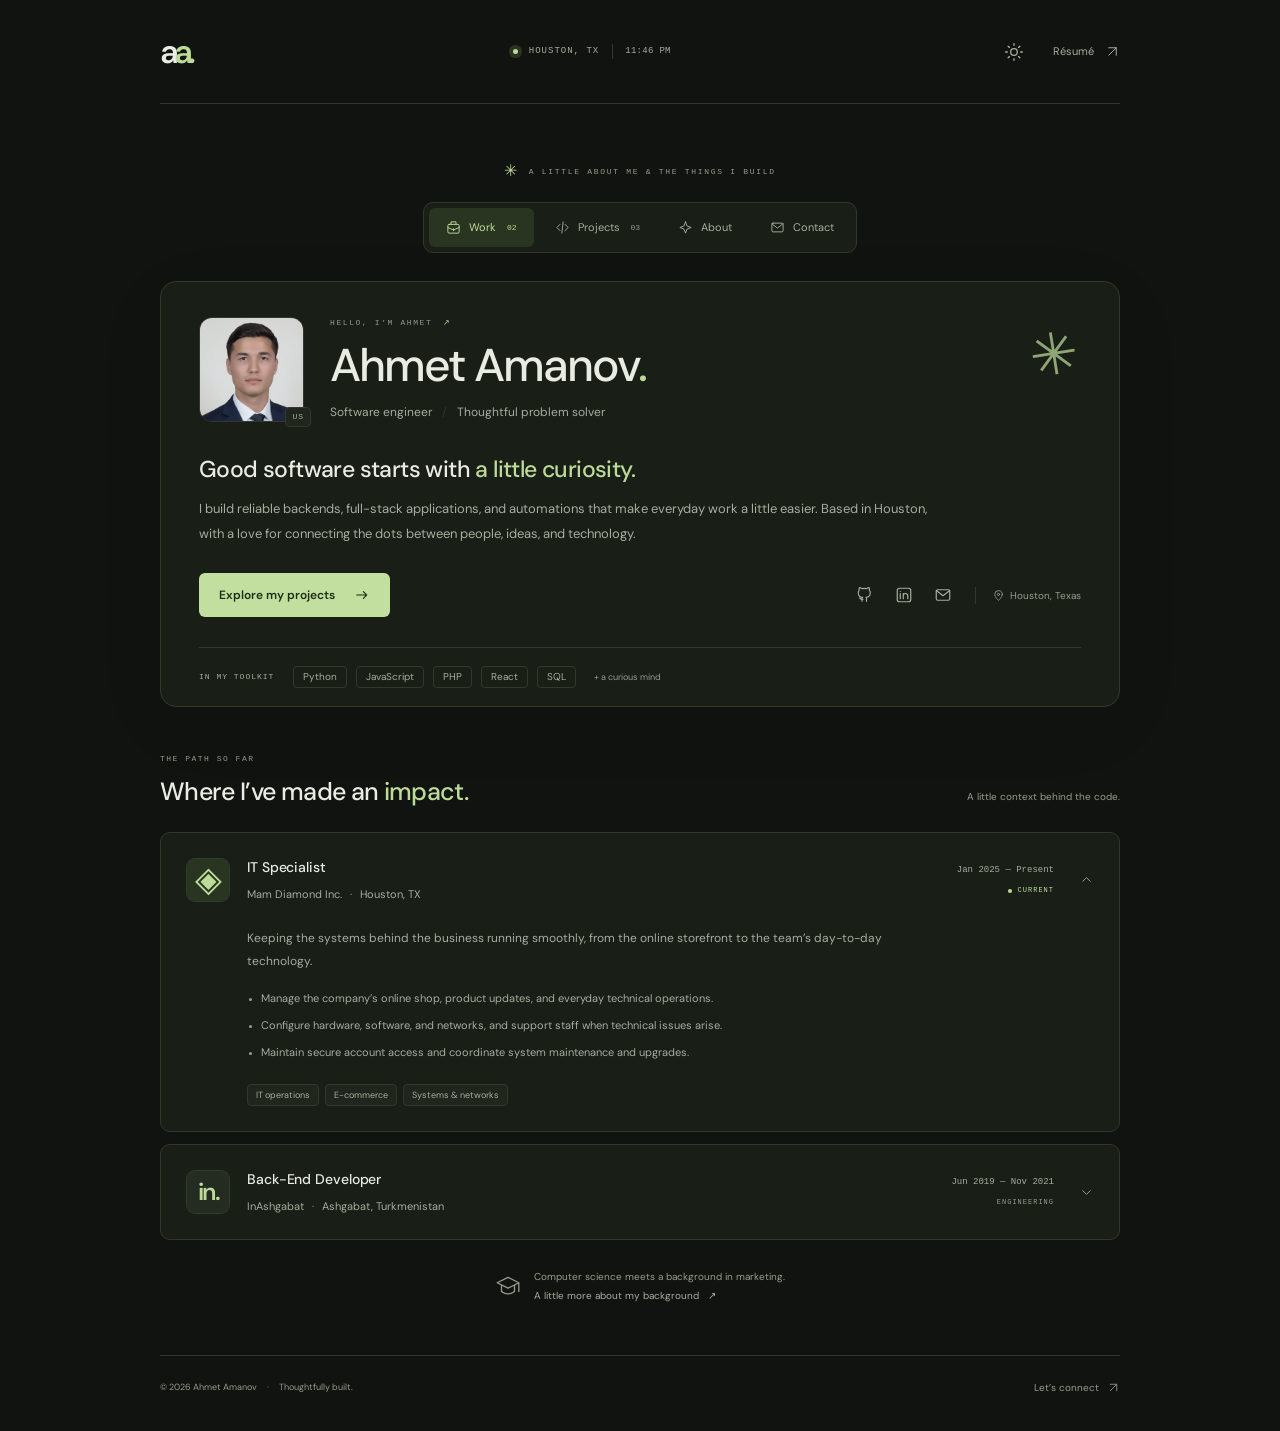
==== commit 4a5d8122: "Redesign personal portfolio with responsive profile and project views" ====
--- a/index.html
+++ b/index.html
@@ -1,677 +1,870 @@
-<!DOCTYPE html>
+﻿<!doctype html>
 <html lang="en" data-theme="dark">
-<head>
-  <meta charset="UTF-8" />
-  <meta name="viewport" content="width=device-width, initial-scale=1.0" />
-  <title>Ahmet Amanov - Portfolio</title>
-  <link rel="stylesheet" href="css/style.css" />
-  <link rel="icon" href="assets/images/LinkedIn.png" type="image/png" />
-</head>
-<body>
-<header>
-  <div class="profile">
-    <img src="assets/images/LinkedIn.png" alt="[Your Name]" />
-    <h1>Ahmet Amanov</h1>
-    <p class="gradient-text">
-      🚀 Full-Stack Engineer | Back-End Specialist | IT Specialist
-    </p>
-  </div>
-  <nav>
-    <ul>
-      <li><a href="#about">About</a></li>
-      <li>
-        <a href="#experience"
-        >Experience<span class="nav-counter">2</span></a
+  <head>
+    <meta charset="utf-8" />
+    <meta name="viewport" content="width=device-width, initial-scale=1" />
+    <title>Ahmet Amanov — Software Engineer &amp; Backend Developer</title>
+    <meta
+      name="description"
+      content="Software engineer in Houston building reliable backends, full-stack applications, and thoughtful automations. Explore Ahmet Amanov’s work and projects."
+    />
+    <meta name="theme-color" content="#10130f" />
+    <link rel="canonical" href="https://personalwebsite-main-1.vercel.app/" />
+    <meta property="og:title" content="Ahmet Amanov — Software Engineer" />
+    <meta
+      property="og:description"
+      content="Useful software. Reliable systems. A little curiosity. Explore my work in full-stack development, backend engineering, and automation."
+    />
+    <meta property="og:type" content="website" />
+    <meta
+      property="og:url"
+      content="https://personalwebsite-main-1.vercel.app/"
+    />
+    <meta
+      property="og:image"
+      content="https://personalwebsite-main-1.vercel.app/assets/images/social-preview.png"
+    />
+    <meta
+      property="og:image:alt"
+      content="Ahmet Amanov, software engineer in Houston, Texas"
+    />
+    <meta name="twitter:card" content="summary_large_image" />
+    <link rel="icon" href="assets/icons/favicon.svg" type="image/svg+xml" />
+    <link
+      rel="preload"
+      href="assets/fonts/dm-sans-latin.woff2"
+      as="font"
+      type="font/woff2"
+      crossorigin
+    />
+    <script src="js/theme-init.js"></script>
+    <link rel="stylesheet" href="css/portfolio.css" />
+    <script src="js/portfolio.js" defer></script>
+    <script type="application/ld+json">
+      {
+        "@context": "https://schema.org",
+        "@type": "Person",
+        "name": "Ahmet Amanov",
+        "jobTitle": "Software Engineer",
+        "url": "https://personalwebsite-main-1.vercel.app/",
+        "image": "https://personalwebsite-main-1.vercel.app/assets/images/ahmet-amanov.webp",
+        "email": "mailto:ahmedamanov97@gmail.com",
+        "sameAs": [
+          "https://github.com/AhmetA97",
+          "https://www.linkedin.com/in/ahmet-amanov-685796275/"
+        ]
+      }
+    </script>
+  </head>
+  <body>
+    <a class="skip-link" href="#main">Skip to content</a>
+    <svg
+      class="svg-library"
+      xmlns="http://www.w3.org/2000/svg"
+      aria-hidden="true"
+    >
+      <symbol id="i-arrow" viewBox="0 0 24 24">
+        <path d="M4 12h15m-5-5 5 5-5 5" />
+      </symbol>
+      <symbol id="i-diagonal" viewBox="0 0 24 24">
+        <path d="M6 18 18 6M6 6h12v12" />
+      </symbol>
+      <symbol id="i-download" viewBox="0 0 24 24">
+        <path d="M12 3v12m-5-5 5 5 5-5M4 17v4h16v-4" />
+      </symbol>
+      <symbol id="i-location" viewBox="0 0 24 24">
+        <path d="M19 10c0 5-7 11-7 11S5 15 5 10a7 7 0 1 1 14 0Z" />
+        <circle cx="12" cy="10" r="2" />
+      </symbol>
+      <symbol id="i-github" viewBox="0 0 24 24">
+        <path
+          d="M9 19c-4 1-4-2-5-2m10 5v-3.4a3 3 0 0 0-.8-2.3c3-.3 6.2-1.5 6.2-6.7a5.2 5.2 0 0 0-1.4-3.6 4.8 4.8 0 0 0-.1-3.6s-1.1-.4-3.7 1.4a12.9 12.9 0 0 0-6.8 0C4.8 2 3.7 2.4 3.7 2.4A4.8 4.8 0 0 0 3.6 6 5.2 5.2 0 0 0 2.2 9.6c0 5.2 3.2 6.4 6.2 6.7a3 3 0 0 0-.8 2.3V22"
+          transform="translate(1 0) scale(.93)"
+        />
+      </symbol>
+      <symbol id="i-linkedin" viewBox="0 0 24 24">
+        <rect x="3" y="3" width="18" height="18" rx="3" />
+        <path d="M7 10v7m0-10v.1M11 17v-7m0 3a3 3 0 0 1 6 0v4" />
+      </symbol>
+      <symbol id="i-mail" viewBox="0 0 24 24">
+        <rect x="3" y="5" width="18" height="14" rx="2" />
+        <path d="m3 6 9 7 9-7" />
+      </symbol>
+      <symbol id="i-phone" viewBox="0 0 24 24">
+        <path
+          d="m8 3 2 5-3 2a15 15 0 0 0 7 7l2-3 5 2v3a2 2 0 0 1-2 2A18 18 0 0 1 3 5a2 2 0 0 1 2-2h3Z"
+        />
+      </symbol>
+      <symbol id="i-copy" viewBox="0 0 24 24">
+        <rect x="8" y="8" width="12" height="13" rx="2" />
+        <path d="M15 8V3H3v13h5" />
+      </symbol>
+      <symbol id="i-code" viewBox="0 0 24 24">
+        <path d="m8 7-5 5 5 5m8-10 5 5-5 5m-3-14-2 18" />
+      </symbol>
+      <symbol id="i-briefcase" viewBox="0 0 24 24">
+        <rect x="3" y="7" width="18" height="14" rx="2" />
+        <path d="M8 7V3h8v4M3 12l9 4 9-4m-9 2v3" />
+      </symbol>
+      <symbol id="i-spark" viewBox="0 0 24 24">
+        <path
+          d="m12 3 2.5 6.5L21 12l-6.5 2.5L12 21l-2.5-6.5L3 12l6.5-2.5L12 3Z"
+        />
+      </symbol>
+      <symbol id="i-book" viewBox="0 0 24 24">
+        <path d="m2 9 10-5 10 5-10 5L2 9Zm4 2v6c4 3 8 3 12 0v-6m4-2v8" />
+      </symbol>
+      <symbol id="i-chevron" viewBox="0 0 24 24">
+        <path d="m6 9 6 6 6-6" />
+      </symbol>
+      <symbol id="i-sun" viewBox="0 0 24 24">
+        <circle cx="12" cy="12" r="4" />
+        <path
+          d="M12 2v2m0 16v2M2 12h2m16 0h2M5 5l1.5 1.5m11 11L19 19M5 19l1.5-1.5m11-11L19 5"
+        />
+      </symbol>
+      <symbol id="i-moon" viewBox="0 0 24 24">
+        <path d="M20.5 13A8.5 8.5 0 0 1 11 3.5 8.5 8.5 0 1 0 20.5 13Z" />
+      </symbol>
+    </svg>
+
+    <header class="site-header shell">
+      <a class="wordmark" href="/" aria-label="aa. — Ahmet Amanov home"
+        >a<span>a.</span></a
+      >
+      <div class="header-location">
+        <span class="status-dot"></span><span>HOUSTON, TX</span
+        ><span
+          class="header-time"
+          id="houston-time"
+          aria-label="Current time in Houston"
+        ></span>
+      </div>
+      <div class="header-actions">
+        <button
+          class="icon-button"
+          id="theme-toggle"
+          type="button"
+          aria-label="Switch to light theme"
         >
-      </li>
-      <li><a href="#skills">Skills</a></li>
-      <li>
-        <a href="#projects">Projects<span class="nav-counter">3</span></a>
-      </li>
-      <li>
-        <a href="#education">Education<span></span></a>
-      </li>
-      <li><a href="#contact">Contact</a></li>
-      <!-- <li>
-        <a
-          href="https://drive.google.com/drive/folders/1kYuOiLPUOm42zzOGG9eneCvF3rIi_ad8?usp=sharing"
+          <svg class="theme-sun" aria-hidden="true"><use href="#i-sun" /></svg
+          ><svg class="theme-moon" aria-hidden="true">
+            <use href="#i-moon" />
+          </svg></button
+        ><a
+          class="resume-link"
+          href="assets/files/Resume%20Ahmet%20Amanov.pdf"
           target="_blank"
-          >Shared Files</a
+          rel="noopener"
+          >Résumé <svg aria-hidden="true"><use href="#i-diagonal" /></svg
+        ></a>
+      </div>
+    </header>
+
+    <main id="main" class="shell">
+      <div class="intro-note">
+        <span class="small-star" aria-hidden="true">✳</span> A LITTLE ABOUT ME
+        &amp; THE THINGS I BUILD
+      </div>
+      <nav
+        class="portfolio-tabs"
+        role="tablist"
+        aria-label="Portfolio sections"
+      >
+        <button
+          type="button"
+          role="tab"
+          id="tab-work"
+          data-tab="work"
+          aria-controls="panel-work"
+          aria-selected="true"
         >
-      </li> -->
-      <li>
-        <a href="assets/files/Resume%20Ahmet%20Amanov.pdf" target="_blank"
-        >Resume</a
+          <svg aria-hidden="true"><use href="#i-briefcase" /></svg>Work<span
+            class="tab-count"
+            >02</span
+          >
+        </button>
+        <button
+          type="button"
+          role="tab"
+          id="tab-projects"
+          data-tab="projects"
+          aria-controls="panel-projects"
+          aria-selected="false"
+          tabindex="-1"
         >
-      </li>
-      <li class="theme-toggle">
-        <button id="theme-toggle" aria-label="Toggle Dark Mode">
-          <span class="light-icon">☀️</span>
-          <span class="dark-icon">🌙</span>
+          <svg aria-hidden="true"><use href="#i-code" /></svg>Projects<span
+            class="tab-count"
+            >03</span
+          >
         </button>
-      </li>
-    </ul>
-  </nav>
-</header>
-<main>
-  <!-- About Section -->
-  <section id="about" class="about animate-on-scroll">
-    <h2 class="gradient-text">Professional Summary</h2>
-    <p>
-      Full-Stack Engineer with 3+ years of experience building scalable,
-      production-ready web applications. Skilled in Python, JavaScript,
-      React, Node.js, and backend automation. Developed internal systems,
-      ML-powered solutions, and operational dashboards used by real teams
-      to improve efficiency and reliability.
-    </p>
-  </section>
+        <button
+          type="button"
+          role="tab"
+          id="tab-about"
+          data-tab="about"
+          aria-controls="panel-about"
+          aria-selected="false"
+          tabindex="-1"
+        >
+          <svg aria-hidden="true"><use href="#i-spark" /></svg>About
+        </button>
+        <button
+          type="button"
+          role="tab"
+          id="tab-contact"
+          data-tab="contact"
+          aria-controls="panel-contact"
+          aria-selected="false"
+          tabindex="-1"
+        >
+          <svg aria-hidden="true"><use href="#i-mail" /></svg>Contact
+        </button>
+      </nav>
 
-  <!-- Experience Section - Add animate-on-scroll to each card -->
-  <section id="experience" class="experience animate-on-scroll">
-    <h2 class="gradient-text">
-      Work Experience <span class="section-counter">2 Teams</span>
-    </h2>
+      <article class="profile-card" data-tilt aria-labelledby="profile-title">
+        <div class="profile-top">
+          <div class="portrait-wrap">
+            <img
+              class="portrait"
+              src="assets/images/ahmet-amanov.webp"
+              alt="Ahmet Amanov"
+              width="584"
+              height="800"
+              fetchpriority="high"
+            /><span
+              class="portrait-badge"
+              aria-label="Based in the United States"
+              >US</span
+            >
+          </div>
+          <div class="profile-heading">
+            <p class="eyebrow">
+              HELLO, I’M AHMET <span aria-hidden="true">↗</span>
+            </p>
+            <h1 id="profile-title">Ahmet Amanov<span>.</span></h1>
+            <p class="profile-role">
+              Software engineer <span>/</span> Thoughtful problem solver
+            </p>
+          </div>
+          <span class="profile-mark" aria-hidden="true">✳</span>
+        </div>
+        <div class="profile-body">
+          <p class="profile-tagline">
+            Good software starts with <span>a little curiosity.</span>
+          </p>
+          <p class="profile-description">
+            I build reliable backends, full-stack applications, and automations
+            that make everyday work a little easier. Based in Houston, with a
+            love for connecting the dots between people, ideas, and technology.
+          </p>
+        </div>
+        <div class="profile-bottom">
+          <a class="button button-accent" href="#projects" data-tab-link
+            >Explore my projects
+            <svg aria-hidden="true"><use href="#i-arrow" /></svg
+          ></a>
+          <div class="profile-socials">
+            <a
+              class="icon-button"
+              href="https://github.com/AhmetA97"
+              target="_blank"
+              rel="noopener noreferrer"
+              aria-label="Ahmet on GitHub"
+              ><svg aria-hidden="true"><use href="#i-github" /></svg></a
+            ><a
+              class="icon-button"
+              href="https://www.linkedin.com/in/ahmet-amanov-685796275/"
+              target="_blank"
+              rel="noopener noreferrer"
+              aria-label="Ahmet on LinkedIn"
+              ><svg aria-hidden="true"><use href="#i-linkedin" /></svg></a
+            ><a
+              class="icon-button"
+              href="mailto:ahmedamanov97@gmail.com"
+              aria-label="Email Ahmet"
+              ><svg aria-hidden="true"><use href="#i-mail" /></svg></a
+            ><span class="social-divider"></span
+            ><span class="profile-location"
+              ><svg aria-hidden="true"><use href="#i-location" /></svg> Houston,
+              Texas</span
+            >
+          </div>
+        </div>
+        <div class="profile-skills">
+          <span class="skills-label">IN MY TOOLKIT</span><span>Python</span
+          ><span>JavaScript</span><span>PHP</span><span>React</span
+          ><span>SQL</span><span class="skill-more">+ a curious mind</span>
+        </div>
+      </article>
 
-    <div class="job-cards-container">
-      <!-- Experience 1 -->
-      <div class="job-card animate-on-scroll">
-        <div class="job-header">
-          <div class="company-logo">
-            <img
-                    src="assets/images/diamondteedesign-logo.webp"
-                    alt="[Company Logo]"
-            />
-          </div>
-          <div class="job-title-info">
-            <h3>IT Specialist</h3>
-            <div class="job-info">
-              <span class="company">Mam Diamond Inc.</span>
-              <span class="location"> Full-time</span>
-              <span class="location"> On-site, Texas</span>
-              <span class="period">01/2025-Present</span>
-            </div>
-          </div>
-        </div>
-        <ul class="achievements">
-          <li>
-            Manage and maintain the company’s online shop, ensuring smooth day-to-day operations, productupdates, and customer satisfaction.
-          </li>
-          <li>
-            Install and configure hardware, software, systems, and networks to support business operations. Provide technical support to staff and resolve IT-related issues promptly, improving team efficiencyoverall.
-          </li>
-          <li>
-            Plan and execute system maintenance and upgrades to enhance performance and security.
-            Set up staff accounts and permissions, streamlining onboarding and maintaining secure access control.
-          </li>
-        </ul>
-      </div>
+      <section
+        id="panel-work"
+        class="tab-panel"
+        role="tabpanel"
+        aria-labelledby="tab-work"
+        tabindex="0"
+      >
+        <div class="section-heading" id="work">
+          <div>
+            <p class="eyebrow">THE PATH SO FAR</p>
+            <h2>Where I’ve made an <em>impact.</em></h2>
+          </div>
+          <span class="section-note">A little context behind the code.</span>
+        </div>
+        <div class="experience-list">
+          <details class="experience-card" open>
+            <summary>
+              <span class="company-symbol symbol-diamond" aria-hidden="true"
+                >◈</span
+              ><span class="experience-title"
+                ><span class="job-title">IT Specialist</span
+                ><span class="company-name"
+                  >Mam Diamond Inc. <span class="location-dot">·</span> Houston,
+                  TX</span
+                ></span
+              ><span class="experience-date"
+                ><span>Jan 2025 — Present</span
+                ><span class="current-label"><i></i> CURRENT</span></span
+              ><svg class="details-chevron" aria-hidden="true">
+                <use href="#i-chevron" />
+              </svg>
+            </summary>
+            <div class="experience-body">
+              <p>
+                Keeping the systems behind the business running smoothly, from
+                the online storefront to the team’s day-to-day technology.
+              </p>
+              <ul>
+                <li>
+                  Manage the company’s online shop, product updates, and
+                  everyday technical operations.
+                </li>
+                <li>
+                  Configure hardware, software, and networks, and support staff
+                  when technical issues arise.
+                </li>
+                <li>
+                  Maintain secure account access and coordinate system
+                  maintenance and upgrades.
+                </li>
+              </ul>
+              <div class="tags">
+                <span>IT operations</span><span>E-commerce</span
+                ><span>Systems &amp; networks</span>
+              </div>
+            </div>
+          </details>
+          <details class="experience-card">
+            <summary>
+              <span class="company-symbol symbol-in" aria-hidden="true"
+                >in<span>.</span></span
+              ><span class="experience-title"
+                ><span class="job-title">Back-End Developer</span
+                ><span class="company-name"
+                  >InAshgabat <span class="location-dot">·</span> Ashgabat,
+                  Turkmenistan</span
+                ></span
+              ><span class="experience-date"
+                ><span>Jun 2019 — Nov 2021</span
+                ><span class="role-type">ENGINEERING</span></span
+              ><svg class="details-chevron" aria-hidden="true">
+                <use href="#i-chevron" />
+              </svg>
+            </summary>
+            <div class="experience-body">
+              <p>
+                Built the backend foundations of a content platform, with an
+                emphasis on reliable publishing, database performance, and clean
+                integration.
+              </p>
+              <ul>
+                <li>
+                  Developed and maintained a PHP backend for content management
+                  and user interaction.
+                </li>
+                <li>
+                  Optimized MySQL queries and integrated RESTful APIs between
+                  the frontend and backend.
+                </li>
+                <li>
+                  Worked with the frontend team on responsive experiences and
+                  secure application behavior.
+                </li>
+              </ul>
+              <div class="tags">
+                <span>PHP</span><span>MySQL</span><span>REST APIs</span
+                ><span>OWASP</span>
+              </div>
+            </div>
+          </details>
+        </div>
+        <div class="panel-signoff">
+          <svg aria-hidden="true"><use href="#i-book" /></svg>
+          <p>
+            Computer science meets a background in marketing.<br /><a
+              href="#about"
+              data-tab-link
+              >A little more about my background
+              <span aria-hidden="true">↗</span></a
+            >
+          </p>
+        </div>
+      </section>
 
-      <!-- Experience 2 -->
-      <div class="job-card animate-on-scroll">
-        <div class="job-header">
-          <div class="company-logo">
-            <img src="assets/images/logo.png" alt="[Company Logo]" />
-          </div>
-          <div class="job-title-info">
-            <h3>Back-End Engineer</h3>
-            <div class="job-info">
-              <span class="company">InAshgabat</span>
-              <span class="location"> Full-time</span>
-              <span class="location"> On-site, Turkmenistan</span>
-              <span class="period">06/2019-11/2021</span>
-            </div>
-          </div>
-        </div>
-        <ul class="achievements">
-          <li>
-            Developed and maintained a PHP-based backend system, ensuring
-            smooth content management and user interaction. Optimized MySQL
-            databases, improving query performance by 40%, leading to faster
-            content retrieval and improved website speed.
-          </li>
-          <li>
-            Designed and integrated RESTful APIs for enhanced communication
-            between the front end and back end, reducing content update times
-            by 30%. Implemented security protocols based on OWASP standards,
-            achieving a record of zero security breaches during my time in
-            this role.
-          </li>
-          <li>
-            Collaborated with the front-end team to deliver responsive
-            designs and improve user engagement by 25%.
-          </li>
-        </ul>
-      </div>
-    </div>
-  </section>
+      <section
+        id="panel-projects"
+        class="tab-panel"
+        role="tabpanel"
+        aria-labelledby="tab-projects"
+        tabindex="0"
+      >
+        <div class="section-heading" id="projects">
+          <div>
+            <p class="eyebrow">THINGS I’VE PUT INTO THE WORLD</p>
+            <h2>From an idea to <em>something useful.</em></h2>
+          </div>
+          <a
+            class="text-link"
+            href="https://github.com/AhmetA97?tab=repositories"
+            target="_blank"
+            rel="noopener noreferrer"
+            >More on GitHub
+            <svg aria-hidden="true"><use href="#i-diagonal" /></svg
+          ></a>
+        </div>
+        <div class="project-toolbar">
+          <div
+            class="project-filters"
+            role="group"
+            aria-label="Filter projects"
+          >
+            <button type="button" data-project-filter="all" aria-pressed="true">
+              All projects <span data-project-count>3</span></button
+            ><button
+              type="button"
+              data-project-filter="web"
+              aria-pressed="false"
+            >
+              Web</button
+            ><button
+              type="button"
+              data-project-filter="ai"
+              aria-pressed="false"
+            >
+              Machine learning</button
+            ><button
+              type="button"
+              data-project-filter="automation"
+              aria-pressed="false"
+            >
+              Automation
+            </button>
+          </div>
+        </div>
+        <div class="project-list">
+          <article
+            class="project-card"
+            data-project-card
+            data-category="automation"
+          >
+            <div class="project-art art-flow" aria-hidden="true">
+              <span class="art-caption">LESS BUSYWORK. MORE CLARITY.</span>
+              <div class="workflow">
+                <span class="flow-node">G<small>Calendar</small></span
+                ><i></i
+                ><span class="flow-node flow-ai">✳<small>OpenAI</small></span
+                ><i></i
+                ><span class="flow-node">✉<small>Daily brief</small></span>
+              </div>
+              <span class="art-bottom">ONE WORKFLOW. A BETTER MORNING.</span>
+            </div>
+            <div class="project-content">
+              <div class="project-kicker">
+                <span>AUTOMATION / 2025</span><span>01</span>
+              </div>
+              <h3>AI Daily Summary Assistant</h3>
+              <p>
+                A quieter start to the day. An automated workflow brings
+                meetings and relevant emails together into one AI-written
+                morning briefing.
+              </p>
+              <div class="tags">
+                <span>n8n</span><span>OpenAI</span><span>Google APIs</span>
+              </div>
+              <details class="project-details">
+                <summary>
+                  Behind the project
+                  <svg aria-hidden="true"><use href="#i-chevron" /></svg>
+                </summary>
+                <p>
+                  A scheduled workflow fetches events from Google Calendar and
+                  related messages from Gmail, merges the context, and uses
+                  GPT-4o to prepare a consolidated summary. OAuth2 keeps Google
+                  API access authenticated.
+                </p>
+              </details>
+              <a
+                class="project-link"
+                href="https://github.com/AhmetA97/ai-daily-summary-n8n"
+                target="_blank"
+                rel="noopener noreferrer"
+                >Explore the workflow
+                <svg aria-hidden="true"><use href="#i-diagonal" /></svg
+              ></a>
+            </div>
+          </article>
+          <article class="project-card" data-project-card data-category="ai">
+            <div class="project-art art-data" aria-hidden="true">
+              <span class="art-caption">TURNING DATA INTO DIRECTION.</span>
+              <div class="data-chart">
+                <div class="chart-bars">
+                  <i></i><i></i><i></i><i></i><i></i><i></i><i></i><i></i
+                  ><i></i>
+                </div>
+                <svg viewBox="0 0 260 110">
+                  <path
+                    d="M4 94C28 92 36 58 64 65S103 43 128 49s45-29 65-24 31-7 62-20"
+                  />
+                </svg>
+              </div>
+              <span class="art-bottom">PREPARE. PREDICT. UNDERSTAND.</span>
+            </div>
+            <div class="project-content">
+              <div class="project-kicker">
+                <span>MACHINE LEARNING / 2024</span><span>02</span>
+              </div>
+              <h3>Customer Churn Prediction</h3>
+              <p>
+                Making customer data easier to act on. A Python application
+                combines a machine learning pipeline with an approachable
+                prediction dashboard.
+              </p>
+              <div class="tags">
+                <span>Python</span><span>Streamlit</span><span>XGBoost</span>
+              </div>
+              <details class="project-details">
+                <summary>
+                  Behind the project
+                  <svg aria-hidden="true"><use href="#i-chevron" /></svg>
+                </summary>
+                <p>
+                  Data preparation, feature engineering, and classification
+                  models sit behind an interactive Streamlit interface. Built as
+                  a senior design project at North American University.
+                </p>
+              </details>
+              <a
+                class="project-link"
+                href="https://github.com/AhmetA97/Customer_Churn_ML_Full_Stack-main"
+                target="_blank"
+                rel="noopener noreferrer"
+                >Explore the code
+                <svg aria-hidden="true"><use href="#i-diagonal" /></svg
+              ></a>
+            </div>
+          </article>
+          <article class="project-card" data-project-card data-category="web">
+            <div class="project-art art-publishing" aria-hidden="true">
+              <span class="art-caption">A HOME FOR STORIES.</span>
+              <div class="mini-browser">
+                <div class="browser-bar">
+                  <span></span><span></span><span></span
+                  ><small>ashgabat.in</small>
+                </div>
+                <div class="mini-news">
+                  <b>ashgabat<span>.in</span></b>
+                  <div class="news-feature">
+                    <i></i
+                    ><span
+                      ><strong></strong><strong></strong><em></em><em></em
+                    ></span>
+                  </div>
+                  <div class="news-lines"><i></i><i></i><i></i></div>
+                </div>
+              </div>
+              <span class="art-bottom">CONTENT. CONNECTED.</span>
+            </div>
+            <div class="project-content">
+              <div class="project-kicker">
+                <span>WEB DEVELOPMENT / 2019–2021</span><span>03</span>
+              </div>
+              <h3>Ashgabat.in</h3>
+              <p>
+                The systems behind the stories. A content management platform
+                with structured publishing, media handling, and database-driven
+                content delivery.
+              </p>
+              <div class="tags">
+                <span>PHP</span><span>MySQL</span><span>HTML &amp; CSS</span>
+              </div>
+              <details class="project-details">
+                <summary>
+                  Behind the project
+                  <svg aria-hidden="true"><use href="#i-chevron" /></svg>
+                </summary>
+                <p>
+                  A PHP backend supports articles, categories, metadata, and
+                  media. A custom administration interface and optimized
+                  database queries keep the publishing workflow organized and
+                  responsive.
+                </p>
+              </details>
+              <a
+                class="project-link"
+                href="https://ashgabat.in/?lang=en"
+                target="_blank"
+                rel="noopener noreferrer"
+                >Visit the website
+                <svg aria-hidden="true"><use href="#i-diagonal" /></svg
+              ></a>
+            </div>
+          </article>
+        </div>
+      </section>
 
-  <!-- Skills Section -->
-  <section id="skills" class="skills animate-on-scroll">
-    <h2 class="gradient-text">Skills</h2>
-    <div class="skills-container animate-stagger">
-      <div class="skill-category animate-on-scroll">
-        <h3>Programming Languages</h3>
-        <ul>
-          <li>
-            Javascript
-            <ul class="sub-skills">
-              <li>Node.js</li>
-              <li>React.js</li>
-            </ul>
-          </li>
-          <li>Python</li>
-          <li>SQL</li>
-          <li>PHP</li>
-          <li>C++</li>
-        </ul>
-      </div>
+      <section
+        id="panel-about"
+        class="tab-panel"
+        role="tabpanel"
+        aria-labelledby="tab-about"
+        tabindex="0"
+      >
+        <div class="section-heading" id="about">
+          <div>
+            <p class="eyebrow">A PERSON BEHIND THE CODE</p>
+            <h2>Curiosity is the <em>common thread.</em></h2>
+          </div>
+        </div>
+        <div class="about-grid">
+          <div class="surface about-story">
+            <span class="small-star" aria-hidden="true">✳</span>
+            <h3>A builder, with a bigger picture.</h3>
+            <p>
+              My path brings together software engineering, IT, and a background
+              in marketing. That mix shapes the way I work: understand the
+              problem, think about the people using it, then build a solution
+              that makes sense.
+            </p>
+            <p>
+              I’m especially interested in backend systems, useful applications
+              of AI, and connecting tools through automation. I enjoy the point
+              where a complicated process becomes something simple to use.
+            </p>
+            <a class="text-link" href="#contact" data-tab-link
+              >Let’s exchange ideas
+              <svg aria-hidden="true"><use href="#i-arrow" /></svg
+            ></a>
+          </div>
+          <div class="surface toolkit">
+            <p class="eyebrow">TOOLS OF THE TRADE</p>
+            <div class="toolkit-group">
+              <h3>Languages &amp; applications</h3>
+              <p>
+                Python · JavaScript · PHP · SQL<br />React · Node.js · Django ·
+                Laravel
+              </p>
+            </div>
+            <div class="toolkit-group">
+              <h3>Automation &amp; integration</h3>
+              <p>n8n · Zapier · OpenAI API<br />REST APIs · Google APIs</p>
+            </div>
+            <div class="toolkit-group">
+              <h3>Building &amp; shipping</h3>
+              <p>Git · GitHub · Docker · Linux<br />AWS · Agile · UX/UI</p>
+            </div>
+          </div>
+        </div>
+        <div class="subsection-heading">
+          <svg aria-hidden="true"><use href="#i-book" /></svg>
+          <h3>The foundations</h3>
+          <span>EDUCATION</span>
+        </div>
+        <div class="education-list">
+          <article class="education-card">
+            <span class="education-monogram" aria-hidden="true">NAU</span>
+            <div>
+              <h3>North American University</h3>
+              <p>B.S. Computer Science · Software Engineering concentration</p>
+              <span class="honor">Magna Cum Laude</span>
+            </div>
+            <time datetime="2024-12">Dec 2024</time>
+          </article>
+          <article class="education-card">
+            <span
+              class="education-monogram education-secondary"
+              aria-hidden="true"
+              >TE</span
+            >
+            <div>
+              <h3>Turkmen State Institute of Economics and Management</h3>
+              <p>Bachelor’s &amp; Master’s · Marketing</p>
+              <span class="honor">Magna Cum Laude</span>
+            </div>
+            <time datetime="2018-06">Jun 2018</time>
+          </article>
+        </div>
+      </section>
 
-      <div class="skill-category animate-on-scroll">
-        <h3>Automation & Integration</h3>
-        <ul>
-          <li>n8n</li>
-          <li>Zapier</li>
-          <li>OpenAi API</li>
-          <li>RESTful API</li>
-        </ul>
-      </div>
+      <section
+        id="panel-contact"
+        class="tab-panel"
+        role="tabpanel"
+        aria-labelledby="tab-contact"
+        tabindex="0"
+      >
+        <div class="section-heading" id="contact">
+          <div>
+            <p class="eyebrow">GOOD THINGS START WITH A CONVERSATION</p>
+            <h2>Have something <em>in mind?</em></h2>
+          </div>
+        </div>
+        <div class="contact-grid">
+          <div class="contact-copy">
+            <p>
+              A project, an opportunity, or a shared interest in making things
+              work better. I’d love to hear about it.
+            </p>
+            <a class="contact-email" href="mailto:ahmedamanov97@gmail.com"
+              >ahmedamanov97@gmail.com
+              <svg aria-hidden="true"><use href="#i-diagonal" /></svg></a
+            ><button
+              class="text-link copy-button"
+              type="button"
+              data-copy-email
+              data-email="ahmedamanov97@gmail.com"
+            >
+              <svg aria-hidden="true"><use href="#i-copy" /></svg
+              ><span data-copy-label>Copy email</span>
+            </button>
+            <div class="contact-links">
+              <a
+                href="https://www.linkedin.com/in/ahmet-amanov-685796275/"
+                target="_blank"
+                rel="noopener noreferrer"
+                ><svg aria-hidden="true"><use href="#i-linkedin" /></svg>Connect
+                on LinkedIn <span aria-hidden="true">↗</span></a
+              ><a
+                href="https://github.com/AhmetA97"
+                target="_blank"
+                rel="noopener noreferrer"
+                ><svg aria-hidden="true"><use href="#i-github" /></svg>Find me
+                on GitHub <span aria-hidden="true">↗</span></a
+              ><a href="tel:+13467542942"
+                ><svg aria-hidden="true"><use href="#i-phone" /></svg>+1 (346)
+                754-2942 <span aria-hidden="true">↗</span></a
+              >
+            </div>
+            <div class="contact-location">
+              <span class="status-dot"></span> HOUSTON, TEXAS · OPEN TO A GOOD
+              CONVERSATION
+            </div>
+          </div>
+          <div class="surface contact-form-wrap">
+            <noscript
+              ><h3>Let’s connect.</h3>
+              <p>
+                Email me at
+                <a href="mailto:ahmedamanov97@gmail.com"
+                  >ahmedamanov97@gmail.com</a
+                >
+                to tell me about your idea.
+              </p></noscript
+            >
+            <form id="contact-form" hidden>
+              <h3>A little introduction.</h3>
+              <p>Tell me what you’re thinking.</p>
+              <div class="field">
+                <label for="contact-name">Your name</label
+                ><input
+                  id="contact-name"
+                  name="name"
+                  autocomplete="name"
+                  placeholder="Alex Johnson"
+                  maxlength="100"
+                  required
+                />
+              </div>
+              <div class="field">
+                <label for="contact-email">Your email</label
+                ><input
+                  id="contact-email"
+                  name="email"
+                  type="email"
+                  autocomplete="email"
+                  placeholder="alex@example.com"
+                  maxlength="200"
+                  required
+                />
+              </div>
+              <div class="field">
+                <label for="contact-message">Your message</label
+                ><textarea
+                  id="contact-message"
+                  name="message"
+                  placeholder="A little about your idea, project, or opportunity…"
+                  rows="4"
+                  minlength="15"
+                  maxlength="4000"
+                  required
+                ></textarea>
+              </div>
+              <button class="button button-accent" type="submit">
+                Put a message together
+                <svg aria-hidden="true"><use href="#i-arrow" /></svg>
+              </button>
+              <p class="form-note">
+                Opens an email draft for you to review and send.
+              </p>
+            </form>
+            <div
+              id="contact-result"
+              class="contact-result"
+              role="status"
+              hidden
+              tabindex="-1"
+            >
+              <span class="small-star" aria-hidden="true">✳</span>
+              <h3>Your message is ready.</h3>
+              <p>
+                Open your email app to review the draft and send it to me.
+                Nothing has been sent yet.
+              </p>
+              <a
+                class="button button-accent"
+                id="send-message"
+                href="mailto:ahmedamanov97@gmail.com"
+                >Open email app</a
+              ><button class="text-link" id="edit-message" type="button">
+                Back to my message <span aria-hidden="true">↗</span>
+              </button>
+            </div>
+          </div>
+        </div>
+      </section>
+    </main>
 
-      <div class="skill-category animate-on-scroll">
-        <h3>Software & Tools</h3>
-        <ul>
-          <li>AWS</li>
-          <li>Docker, Git, GitHub,Linux, Agile</li>
-          <li>Swift, UX/UI</li>
-          <li></li>
-          <li>SIEM Tools, Firewalls, Network Security</li>
-        </ul>
-      </div>
-    </div>
-  </section>
-
-  <!-- Projects Section - Add animate-on-scroll to each card -->
-  <section id="projects" class="projects animate-on-scroll">
-    <h2 class="gradient-text">
-      Projects <span class="section-counter">3 Solution</span>
-    </h2>
-
-    <div class="project-grid">
-      <!-- Project 1 -->
-      <div class="project-card animate-on-scroll">
-        <div class="project-header">
-          <div class="project-logo">
-            <img src="assets/images/logo.png" alt="[Project Logo]" />
-          </div>
-          <div class="project-title-info">
-            <h3>AshgabatInnovative</h3>
-            <div class="project-meta">
-              <span class="company">AshgabatIn</span>
-              <span class="period">06/2019-11/2021</span>
-            </div>
-          </div>
-        </div>
-        <div class="project-description">
-          <p>
-            Ashgabat.in is a scalable news and content management platform
-            built to handle structured publishing workflows, media delivery,
-            and high-volume traffic. The system is designed with clean
-            architecture principles, modular services, and production-ready
-            deployment practices.
-
-            The platform focuses on performance, maintainability, and clear
-            separation of concerns between content management, media
-            handling, and public content delivery.
-          </p>
-
-          <h4>Key Features:</h4>
-          <ul class="project-features">
-            <li>
-              📰 Dynamic News Publishing System – Server-side rendered
-              articles powered by PHP with database-driven content
-              management (categories, tags, metadata).
-            </li>
-            <li>
-              🗂️ Custom Admin Panel – Role-based access for managing
-              articles, media assets, and site structure through a
-              centralized dashboard.
-            </li>
-            <li>
-              ⚡ Performance-Oriented Architecture – Optimized queries,
-              structured database schema, and clean frontend implementation
-              (HTML/CSS) to ensure fast page loading and scalable traffic
-              handling.
-            </li>
-          </ul>
-
-          <p class="confidentiality-note">
-            <svg
-                    xmlns="http://www.w3.org/2000/svg"
-                    width="16"
-                    height="16"
-                    viewBox="0 0 24 24"
-                    fill="none"
-                    stroke="currentColor"
-                    stroke-width="2"
-                    stroke-linecap="round"
-                    stroke-linejoin="round"
-            >
-              <rect
-                      x="3"
-                      y="11"
-                      width="18"
-                      height="11"
-                      rx="2"
-                      ry="2"
-              ></rect>
-              <path d="M7 11V7a5 5 0 0 1 10 0v4"></path>
-            </svg>
-            Project details and demo access restricted due to enterprise-level
-            confidentiality agreements
-          </p>
-        </div>
-
-        <div class="project-tags">
-          <span class="project-tag">PHP</span>
-          <span class="project-tag">MySQL</span>
-          <span class="project-tag">HTML</span>
-          <span class="project-tag">CSS</span>
-        </div>
-
-        <div class="project-links">
-          <a
-                  href="https://ashgabat.in/?lang=en"
-                  class="project-link"
-                  target="_blank"
-          >
-            <svg
-                    xmlns="http://www.w3.org/2000/svg"
-                    width="20"
-                    height="20"
-                    viewBox="0 0 24 24"
-                    fill="none"
-                    stroke="currentColor"
-                    stroke-width="2"
-                    stroke-linecap="round"
-                    stroke-linejoin="round"
-            >
-              <path
-                      d="M10 13a5 5 0 0 0 7.54.54l3-3a5 5 0 0 0-7.07-7.07l-1.72 1.71"
-              ></path>
-              <path
-                      d="M14 11a5 5 0 0 0-7.54-.54l-3 3a5 5 0 0 0 7.07 7.07l1.71-1.71"
-              ></path>
-            </svg>
-            <span>[project-url]</span>
-          </a>
-        </div>
-      </div>
-    </div>
-
-    <br />
-
-    <div class="project-grid">
-      <!-- Project 1 -->
-      <div class="project-card animate-on-scroll">
-        <div class="project-header">
-          <div class="project-logo">
-            <img src="assets/images/NAU-Logo-.png" alt="[Project Logo]" />
-          </div>
-          <div class="project-title-info">
-            <h3>Customer Churn Prediction</h3>
-            <div class="project-meta">
-              <span class="company">Senior Design Project</span>
-              <span class="period">08/2024-12/2024</span>
-            </div>
-          </div>
-        </div>
-        <div class="project-description">
-          <p>
-            Customer Churn Prediction is a full-stack machine learning
-            platform designed to predict customer churn by combining data
-            preprocessing, model training, and interactive deployment. The
-            system is built with modular components and clean architecture to
-            ensure scalability and maintainability.
-
-            The platform emphasizes user-friendly real-time predictions
-            through a Streamlit interface, robust data transformation, and
-            efficient model management.
-          </p>
-
-          <h4>Key Features:</h4>
-          <ul class="project-features">
-            <li>
-              Data Preprocessing & Feature Engineering — Automated pipelines
-              for cleaning, transforming, and preparing customer data for
-              accurate churn prediction.
-            </li>
-            <li>
-              Interactive Prediction Dashboard — User-friendly Streamlit
-              interface enabling real-time predictions, historical logging,
-              and visual insights.
-            </li>
-            <li>
-              Scalable Machine Learning Architecture — Modular model design
-              with XGBoost/Scikit-learn, optimized workflows, and maintainable
-              code for robust performance and easy updates.
-            </li>
-          </ul>
-        </div>
-
-        <div class="project-tags">
-          <span class="project-tag">Python</span>
-          <span class="project-tag">Streamlit</span>
-          <span class="project-tag">Pandas</span>
-          <span class="project-tag">XGBoost</span>
-          <span class="project-tag">Scikit-learn</span>
-        </div>
-
-        <div class="project-links">
-          <a
-                  href="https://github.com/AhmetA97/Customer_Churn_ML_Full_Stack-main"
-                  class="project-link"
-                  target="_blank"
-          >
-            <svg
-                    xmlns="http://www.w3.org/2000/svg"
-                    width="20"
-                    height="20"
-                    viewBox="0 0 24 24"
-                    fill="none"
-                    stroke="currentColor"
-                    stroke-width="2"
-                    stroke-linecap="round"
-                    stroke-linejoin="round"
-            >
-              <path
-                      d="M10 13a5 5 0 0 0 7.54.54l3-3a5 5 0 0 0-7.07-7.07l-1.72 1.71"
-              ></path>
-              <path
-                      d="M14 11a5 5 0 0 0-7.54-.54l-3 3a5 5 0 0 0 7.07 7.07l1.71-1.71"
-              ></path>
-            </svg>
-            <span>[project-url]</span>
-          </a>
-        </div>
-      </div>
-
-      <br />
-    </div>
-
-    <div class="project-grid">
-      <!-- Project 1 -->
-      <div class="project-card animate-on-scroll">
-        <div class="project-header">
-          <div class="project-logo">
-            <img src="assets/images/n8n.png" alt="[Project Logo]" />
-          </div>
-          <div class="project-title-info">
-            <h3>AI Daily Summary Assistant</h3>
-            <div class="project-meta">
-                  <span class="company"
-                  >Google Calendar, Gmail & OpenAI Automation</span
-                  >
-              <span class="period">10/2025</span>
-            </div>
-          </div>
-        </div>
-        <div class="project-description">
-          <p>
-            An intelligent automation workflow that generates a daily
-            AI-written summary of meetings and related emails. Built with
-            n8n, Google Calendar API, Gmail API, and OpenAI GPT-4o, this
-            project acts as a personal productivity assistant — automatically
-            gathering your day’s events, relevant messages, and summarizing
-            them into a concise email delivered every morning.
-          </p>
-
-          <h4>Key Features:</h4>
-          <ul class="project-features">
-            <li>
-              ⏰ Automatically triggers each morning via Schedule node.
-              Fetches daily meetings from Google Calendar.
-            </li>
-            <li>
-              📅 Retrieves recent related emails from Gmail. Uses OpenAI
-              GPT-4o to generate natural-language summaries
-            </li>
-            <li>
-              📨 Sends a formatted summary email to the user’s inbox. Built
-              with secure OAuth2 credentials for Google APIs.
-            </li>
-          </ul>
-        </div>
-
-        <div class="project-tags">
-          <span class="project-tag">n8n (workflow automation platform)</span>
-          <span class="project-tag">Google Calendar API</span>
-          <span class="project-tag">Gmail API</span>
-          <span class="project-tag">OpenAI GPT-4o</span>
-          <span class="project-tag"
-          >JavaScript / JSON (within n8n Code nodes)</span
-          >
-        </div>
-
-        <div class="project-links">
-          <a
-                  href="https://github.com/AhmetA97/ai-daily-summary-n8n"
-                  class="project-link"
-                  target="_blank"
-          >
-            <svg
-                    xmlns="http://www.w3.org/2000/svg"
-                    width="20"
-                    height="20"
-                    viewBox="0 0 24 24"
-                    fill="none"
-                    stroke="currentColor"
-                    stroke-width="2"
-                    stroke-linecap="round"
-                    stroke-linejoin="round"
-            >
-              <path
-                      d="M10 13a5 5 0 0 0 7.54.54l3-3a5 5 0 0 0-7.07-7.07l-1.72 1.71"
-              ></path>
-              <path
-                      d="M14 11a5 5 0 0 0-7.54-.54l-3 3a5 5 0 0 0 7.07 7.07l1.71-1.71"
-              ></path>
-            </svg>
-            <span>[project-url]</span>
-          </a>
-        </div>
-      </div>
-    </div>
-  </section>
-
-  <!-- Education Section -->
-  <section id="education" class="education animate-on-scroll">
-    <h2 class="gradient-text">
-      Education<span class="section-counter">2 Universities</span>
-    </h2>
-
-    <div class="education-card animate-on-scroll">
-      <div class="education-header">
-        <div class="education-icon">
-          <img
-                  src="assets/images/NAU-Logo-.png"
-                  alt="[University Logo]"
-                  class="university-logo"
-          />
-        </div>
-        <div class="education-info">
-          <h3>North American University</h3>
-          <div class="education-place">
-                <span class="degree"
-                >Computer Science | Bachelor's Degree |</span
-                >
-            <span class="location">Houston, TX, United States</span>
-            <span class="period">08/2022 - 12/2024</span>
-          </div>
-        </div>
-      </div>
-      <div class="education-divider"></div>
-      <div class="education-details">
-        <h4>Key Coursework:</h4>
-        <ul class="course-list">
-          <li>Operating Systems or Programming Language Concepts</li>
-          <li>Advanced Data Structures & Algorithms</li>
-          <li>System Level Programming & Computer Org & Programming</li>
-          <li>Calculus & Linear Algebra</li>
-          <li>Database Management Systems</li>
-        </ul>
-      </div>
-    </div>
-
-    <br />
-
-    <div class="education-card animate-on-scroll">
-      <div class="education-header">
-        <div class="education-icon">
-          <img
-                  src="assets/images/TSIEM%20logo.webp"
-                  alt="[University Logo]"
-                  class="university-logo"
-          />
-        </div>
-        <div class="education-info">
-          <h3>Turkmen State Institute of Economics and Management</h3>
-          <div class="education-place">
-                <span class="degree"
-                >Marketing | Bachelor's and Master's |</span
-                >
-            <span class="location">Ashgabat, Turkmenistan</span>
-            <span class="period">09/2013 - 06/2018</span>
-          </div>
-        </div>
-      </div>
-      <div class="education-divider"></div>
-      <div class="education-details">
-        <h4>Key Coursework:</h4>
-        <ul class="course-list">
-          <li>Microeconomics & Macroeconomics</li>
-          <li>Theory of Marketing & Market Analysis</li>
-          <li>International Marketing & Internet Marketing</li>
-          <li>Accounting & Finance</li>
-          <li>International Payment Systems</li>
-        </ul>
-      </div>
-    </div>
-  </section>
-
-  <!-- Contact Section -->
-  <section id="contact" class="contact animate-on-scroll">
-    <h2 class="gradient-text">Let's Connect</h2>
-    <p>
-      I'm always open to creative collaborations, exchanging ideas about
-      technology and innovation.
-    </p>
-
-    <div class="contact-grid animate-stagger">
-      <a
-              href="https://www.linkedin.com/in/ahmet-amanov-685796275/"
-              class="contact-item animate-on-scroll"
-              target="_blank"
-      >
-        <div class="contact-icon">
-          <img src="assets/icons/linkedin.svg" alt="LinkedIn" />
-        </div>
-        <div class="contact-info">
-          <h3>LinkedIn</h3>
-          <p>Connect professionally</p>
-        </div>
-      </a>
-
-      <a
-              href="https://github.com/AhmetA97"
-              class="contact-item animate-on-scroll"
-              target="_blank"
-      >
-        <div class="contact-icon">
-          <img src="assets/icons/github.svg" alt="GitHub" />
-        </div>
-        <div class="contact-info">
-          <h3>GitHub</h3>
-          <p>See my code</p>
-        </div>
-      </a>
-
-      <a
-              href="mailto:ahmedamanov97@gmail.com"
-              class="contact-item animate-on-scroll"
-      >
-        <div class="contact-icon">
-          <img src="assets/icons/gmail.svg" alt="Email" />
-        </div>
-        <div class="contact-info">
-          <h3>Email</h3>
-          <p>ahmedamanov97@gmail.com</p>
-        </div>
-      </a>
-
-      <a
-              href="tel:+1346-754-2942"
-              class="contact-item animate-on-scroll"
-      >
-        <div class="contact-icon">
-          <img src="assets/icons/phone.svg" alt="Phone" />
-        </div>
-        <div class="contact-info">
-          <h3>Phone</h3>
-          <p>346-754-2942</p>
-        </div>
-      </a>
-    </div>
-  </section>
-</main>
-
-<footer>
-  <p>&copy; 2026 Ahmet Amanov. All rights reserved.</p>
-</footer>
-
-<div class="lightbox" id="profile-lightbox">
-  <div class="lightbox-content">
-    <img
-            src="assets/images/LinkedIn.png"
-            alt="Ahmet Amanov"
-            class="lightbox-image"
-    />
-    <div class="lightbox-close">&times;</div>
-  </div>
-</div>
-
-<div class="section-map">
-  <button id="prev-section" aria-label="Previous section">
-    <svg
-            xmlns="http://www.w3.org/2000/svg"
-            width="20"
-            height="20"
-            viewBox="0 0 24 24"
-            fill="none"
-            stroke="currentColor"
-            stroke-width="2"
-            stroke-linecap="round"
-            stroke-linejoin="round"
+    <footer class="site-footer shell">
+      <p>
+        © <span id="year">2026</span> Ahmet Amanov<span class="footer-dot"
+          >·</span
+        >Thoughtfully built.
+      </p>
+      <a href="mailto:ahmedamanov97@gmail.com"
+        >Let’s connect <svg aria-hidden="true"><use href="#i-diagonal" /></svg
+      ></a>
+    </footer>
+    <div
+      class="visually-hidden"
+      data-live-status
+      role="status"
+      aria-live="polite"
+    ></div>
+    <noscript
+      ><p class="noscript-note shell">
+        All sections are shown below. Enable JavaScript to use the tabs and
+        interactive features.
+      </p></noscript
     >
-      <path d="M18 15l-6-6-6 6" />
-    </svg>
-  </button>
-  <span id="current-section">About</span>
-  <button id="next-section" aria-label="Next section">
-    <svg
-            xmlns="http://www.w3.org/2000/svg"
-            width="20"
-            height="20"
-            viewBox="0 0 24 24"
-            fill="none"
-            stroke="currentColor"
-            stroke-width="2"
-            stroke-linecap="round"
-            stroke-linejoin="round"
-    >
-      <path d="M6 9l6 6 6-6" />
-    </svg>
-  </button>
-</div>
-
-<script src="./js/main.js"></script>
-</body>
-</html>+  </body>
+</html>
--- a/css/portfolio.css
+++ b/css/portfolio.css
@@ -0,0 +1,2588 @@
+@font-face {
+  font-family: "DM Sans";
+  src: url("../assets/fonts/dm-sans-latin.woff2") format("woff2");
+  font-weight: 400 700;
+  font-display: swap;
+  font-style: normal;
+}
+:root {
+  color-scheme: dark;
+  --bg: #10130f;
+  --surface: #191e17;
+  --surface-raised: #20261d;
+  --surface-hover: #252d21;
+  --text: #e9ece3;
+  --muted: #a5ad9d;
+  --subtle: #939d8a;
+  --line: #31392b;
+  --accent: #bddb98;
+  --accent-wash: #2a3521;
+  --button-bg: #c2df9f;
+  --button-text: #1e2d15;
+  --mono: "SFMono-Regular", Consolas, "Liberation Mono", monospace;
+  --sans: "DM Sans", Arial, sans-serif;
+}
+:root[data-theme="light"] {
+  color-scheme: light;
+  --bg: #f3f4ef;
+  --surface: #fff;
+  --surface-raised: #ecefe6;
+  --surface-hover: #e7ecdf;
+  --text: #252d20;
+  --muted: #5d6853;
+  --subtle: #64705a;
+  --line: #d8dfce;
+  --accent: #4b6835;
+  --accent-wash: #e8efdd;
+  --button-bg: #c2df9f;
+  --button-text: #1e2d15;
+}
+*,
+*::before,
+*::after {
+  box-sizing: border-box;
+}
+html {
+  scroll-behavior: smooth;
+  scroll-padding-top: 25px;
+}
+body {
+  margin: 0;
+  background: var(--bg);
+  color: var(--text);
+  font-family: var(--sans);
+  font-size: 14px;
+  line-height: 1.7;
+  -webkit-font-smoothing: antialiased;
+  transition:
+    background 0.2s,
+    color 0.2s;
+}
+body::before {
+  content: "";
+  position: fixed;
+  inset: 0;
+  z-index: -1;
+  pointer-events: none;
+  background-image: radial-gradient(var(--line) 0.7px, transparent 0.7px);
+  background-size: 24px 24px;
+  opacity: 0.25;
+  mask-image: linear-gradient(transparent, black 20%, black 60%, transparent);
+}
+::selection {
+  background: var(--accent);
+  color: var(--bg);
+}
+a {
+  color: inherit;
+  text-decoration: none;
+}
+button,
+input,
+textarea {
+  font: inherit;
+}
+button {
+  color: inherit;
+  cursor: pointer;
+}
+button,
+a {
+  -webkit-tap-highlight-color: transparent;
+}
+button {
+  border: 0;
+}
+button:disabled {
+  cursor: default;
+}
+svg {
+  height: 21px;
+  width: 21px;
+  fill: none;
+  stroke: currentColor;
+  stroke-width: 1.6;
+  stroke-linecap: round;
+  stroke-linejoin: round;
+  flex-shrink: 0;
+}
+h1,
+h2,
+h3,
+p {
+  margin: 0;
+}
+h1,
+h2,
+h3 {
+  font-weight: 500;
+  line-height: 1.2;
+}
+img {
+  display: block;
+  max-width: 100%;
+  height: auto;
+}
+[hidden] {
+  display: none !important;
+}
+.svg-library {
+  position: absolute;
+  width: 0;
+  height: 0;
+  overflow: hidden;
+}
+a:focus-visible,
+button:focus-visible,
+summary:focus-visible,
+[tabindex="0"]:focus-visible {
+  outline: 2px solid var(--accent);
+  outline-offset: 5px;
+  border-radius: 4px;
+}
+.visually-hidden {
+  position: absolute;
+  width: 1px;
+  height: 1px;
+  padding: 0;
+  margin: -1px;
+  overflow: hidden;
+  clip: rect(0, 0, 0, 0);
+  white-space: nowrap;
+  border: 0;
+}
+.skip-link {
+  position: fixed;
+  top: -90px;
+  left: 20px;
+  z-index: 30;
+  background: var(--accent);
+  color: var(--bg);
+  padding: 12px 20px;
+  border-radius: 6px;
+}
+.skip-link:focus {
+  top: 14px;
+}
+.shell {
+  width: calc(100% - 72px);
+  max-width: 960px;
+  margin-inline: auto;
+}
+.eyebrow {
+  font-family: var(--mono);
+  font-size: 9px;
+  letter-spacing: 1.5px;
+  line-height: 1.6;
+  color: var(--subtle);
+}
+.small-star {
+  color: var(--accent);
+  font-size: 28px;
+}
+.button {
+  display: inline-flex;
+  align-items: center;
+  justify-content: center;
+  gap: 19px;
+  min-height: 44px;
+  padding: 11px 19px;
+  border: 1px solid transparent;
+  border-radius: 6px;
+  font-size: 12px;
+  font-weight: 600;
+  line-height: 1.4;
+  transition:
+    background 0.2s,
+    transform 0.2s;
+}
+.button svg {
+  width: 16px;
+  height: 16px;
+}
+.button:hover {
+  transform: translateY(-2px);
+}
+.button-accent {
+  background: var(--button-bg);
+  color: var(--button-text);
+}
+.button-accent:hover {
+  background: #d3edb5;
+}
+.icon-button {
+  display: inline-flex;
+  align-items: center;
+  justify-content: center;
+  width: 37px;
+  height: 37px;
+  border-radius: 6px;
+  border: 1px solid transparent;
+  background: transparent;
+  color: var(--muted);
+  transition:
+    color 0.2s,
+    background 0.2s;
+}
+.icon-button:hover {
+  color: var(--accent);
+  background: var(--accent-wash);
+}
+.icon-button svg {
+  width: 20px;
+  height: 20px;
+}
+.text-link {
+  display: inline-flex;
+  align-items: center;
+  gap: 10px;
+  background: none;
+  padding: 6px 0;
+  font-size: 11px;
+  line-height: 1.6;
+  color: var(--accent);
+}
+.text-link svg {
+  height: 15px;
+  width: 15px;
+}
+.text-link:hover {
+  text-decoration: underline;
+  text-underline-offset: 5px;
+}
+.status-dot {
+  height: 5px;
+  width: 5px;
+  background: var(--accent);
+  border-radius: 50%;
+  flex-shrink: 0;
+  box-shadow: 0 0 0 4px var(--accent-wash);
+}
+/* A small, personal space on the web. */
+.site-header {
+  height: 104px;
+  display: flex;
+  align-items: center;
+  justify-content: space-between;
+  border-bottom: 1px solid var(--line);
+}
+.wordmark {
+  font-size: 33px;
+  font-weight: 600;
+  line-height: 1;
+  letter-spacing: -5px;
+  padding-right: 5px;
+  color: var(--text);
+}
+.wordmark > span {
+  color: var(--accent);
+}
+.header-location {
+  display: flex;
+  align-items: center;
+  gap: 11px;
+  font-family: var(--mono);
+  font-size: 9px;
+  letter-spacing: 1px;
+  color: var(--muted);
+}
+.header-time {
+  padding-left: 12px;
+  margin-left: 2px;
+  border-left: 1px solid var(--line);
+  font-size: 9px;
+  letter-spacing: 0.3px;
+  min-width: 67px;
+}
+.header-actions {
+  display: flex;
+  align-items: center;
+  gap: 20px;
+}
+.resume-link {
+  display: flex;
+  align-items: center;
+  gap: 11px;
+  font-size: 11px;
+  color: var(--muted);
+}
+.resume-link:hover {
+  color: var(--accent);
+}
+.resume-link svg {
+  width: 15px;
+  height: 15px;
+}
+.theme-moon {
+  display: none;
+}
+:root[data-theme="light"] .theme-moon {
+  display: block;
+}
+:root[data-theme="light"] .theme-sun {
+  display: none;
+}
+.intro-note {
+  display: flex;
+  align-items: center;
+  justify-content: center;
+  gap: 10px;
+  margin-top: 60px;
+  font-family: var(--mono);
+  font-size: 8px;
+  letter-spacing: 1.7px;
+  color: var(--subtle);
+}
+.intro-note .small-star {
+  font-size: 16px;
+  line-height: 1;
+}
+.portfolio-tabs {
+  width: max-content;
+  max-width: 100%;
+  margin: 22px auto 28px;
+  display: flex;
+  gap: 4px;
+  padding: 5px;
+  background: var(--surface);
+  border: 1px solid var(--line);
+  border-radius: 10px;
+  position: relative;
+  z-index: 2;
+}
+.portfolio-tabs button {
+  display: flex;
+  align-items: center;
+  justify-content: center;
+  gap: 8px;
+  padding: 10px 17px;
+  background: transparent;
+  border-radius: 6px;
+  color: var(--muted);
+  font-size: 11px;
+  min-height: 38px;
+  white-space: nowrap;
+  transition:
+    background 0.2s,
+    color 0.2s;
+}
+.portfolio-tabs button svg {
+  height: 15px;
+  width: 15px;
+  stroke-width: 1.5;
+}
+.portfolio-tabs button:hover {
+  color: var(--text);
+  background: var(--surface-hover);
+}
+.portfolio-tabs button[aria-selected="true"] {
+  background: var(--accent-wash);
+  color: var(--accent);
+}
+.tab-count {
+  font-family: var(--mono);
+  font-size: 8px;
+  color: var(--subtle);
+  margin-left: 3px;
+}
+.portfolio-tabs button[aria-selected="true"] .tab-count {
+  color: var(--accent);
+}
+.profile-card {
+  background: var(--surface);
+  border: 1px solid var(--line);
+  border-radius: 16px;
+  padding: 35px 38px 0;
+  position: relative;
+  box-shadow: 0 18px 80px #0000000c;
+  transform: perspective(1400px) rotateX(var(--tilt-x, 0deg))
+    rotateY(var(--tilt-y, 0deg));
+  transition:
+    transform 0.2s ease,
+    border-color 0.2s;
+}
+.profile-top {
+  display: flex;
+  align-items: center;
+  gap: 26px;
+  position: relative;
+}
+.portrait-wrap {
+  position: relative;
+  flex-shrink: 0;
+}
+.portrait {
+  height: 105px;
+  width: 105px;
+  object-fit: cover;
+  object-position: center 30%;
+  border-radius: 13px;
+  filter: saturate(0.75);
+  border: 1px solid var(--line);
+}
+.portrait-badge {
+  position: absolute;
+  right: -7px;
+  bottom: -5px;
+  background: var(--surface-raised);
+  color: var(--muted);
+  padding: 3px 6px;
+  border: 1px solid var(--line);
+  border-radius: 4px;
+  font-family: var(--mono);
+  font-size: 8px;
+  line-height: 1.5;
+  letter-spacing: 1px;
+}
+.profile-heading .eyebrow {
+  font-size: 8px;
+  color: var(--subtle);
+  margin-bottom: 10px;
+  letter-spacing: 1.6px;
+}
+.profile-heading .eyebrow > span {
+  margin-left: 4px;
+  color: var(--accent);
+}
+.profile-heading h1 {
+  font-size: 46px;
+  letter-spacing: -2.1px;
+  line-height: 1.12;
+  font-weight: 500;
+}
+.profile-heading h1 > span {
+  color: var(--accent);
+}
+.profile-role {
+  font-size: 12px;
+  color: var(--muted);
+  margin-top: 11px;
+}
+.profile-role > span {
+  padding-inline: 7px;
+  color: var(--line);
+}
+.profile-mark {
+  font-size: 58px;
+  position: absolute;
+  right: 2px;
+  top: 8px;
+  line-height: 1;
+  color: var(--accent);
+  opacity: 0.72;
+  transform: rotate(-9deg);
+}
+.profile-body {
+  margin-top: 30px;
+}
+.profile-tagline {
+  font-size: 23px;
+  letter-spacing: -0.6px;
+  font-weight: 500;
+  line-height: 1.4;
+}
+.profile-tagline > span {
+  color: var(--accent);
+}
+.profile-description {
+  font-size: 13px;
+  line-height: 1.9;
+  color: var(--muted);
+  max-width: 740px;
+  margin-top: 12px;
+}
+.profile-bottom {
+  display: flex;
+  align-items: center;
+  justify-content: space-between;
+  gap: 23px;
+  margin-top: 27px;
+  margin-bottom: 30px;
+}
+.profile-socials {
+  display: flex;
+  align-items: center;
+  gap: 6px;
+}
+.profile-socials .icon-button {
+  width: 33px;
+  height: 33px;
+}
+.profile-socials .icon-button svg {
+  width: 18px;
+  height: 18px;
+}
+.social-divider {
+  width: 1px;
+  height: 17px;
+  background: var(--line);
+  margin-inline: 10px;
+}
+.profile-location {
+  display: flex;
+  align-items: center;
+  gap: 5px;
+  color: var(--subtle);
+  font-size: 10px;
+  white-space: nowrap;
+}
+.profile-location svg {
+  height: 13px;
+  width: 13px;
+}
+.profile-skills {
+  display: flex;
+  align-items: center;
+  flex-wrap: wrap;
+  gap: 9px;
+  border-top: 1px solid var(--line);
+  padding-block: 18px;
+  font-size: 10px;
+  color: var(--muted);
+}
+.profile-skills > span:not(.skills-label) {
+  padding: 3px 9px;
+  border: 1px solid var(--line);
+  border-radius: 4px;
+  line-height: 1.4;
+}
+.profile-skills .skills-label {
+  font-size: 8px;
+  font-family: var(--mono);
+  letter-spacing: 1px;
+  margin-right: 10px;
+}
+.profile-skills .skill-more {
+  border: 0 !important;
+  color: var(--subtle);
+  font-size: 9px;
+  padding-right: 0 !important;
+}
+/* Experience, projects, and a little more context. */
+.tab-panel {
+  padding-top: 46px;
+  min-height: 380px;
+  animation: panel-enter 0.3s ease;
+}
+.tab-panel:focus {
+  outline: none;
+}
+.tab-panel:focus-visible {
+  outline: 2px solid var(--accent);
+  outline-offset: 10px;
+}
+.section-heading {
+  display: flex;
+  justify-content: space-between;
+  align-items: flex-end;
+  gap: 25px;
+  margin-bottom: 24px;
+}
+.section-heading .eyebrow {
+  margin-bottom: 10px;
+  font-size: 8px;
+}
+.section-heading h2 {
+  font-size: 25px;
+  font-weight: 500;
+  letter-spacing: -0.65px;
+  line-height: 1.3;
+}
+.section-heading h2 em {
+  font-style: normal;
+  color: var(--accent);
+}
+.section-note {
+  color: var(--subtle);
+  font-size: 10px;
+  padding-bottom: 3px;
+  white-space: nowrap;
+}
+.experience-list {
+  display: grid;
+  gap: 12px;
+}
+.experience-card {
+  background: var(--surface);
+  border: 1px solid var(--line);
+  border-radius: 10px;
+  overflow: hidden;
+}
+.experience-card > summary {
+  display: flex;
+  align-items: center;
+  gap: 17px;
+  padding: 23px 25px;
+  cursor: pointer;
+  list-style: none;
+}
+.experience-card > summary::-webkit-details-marker,
+.project-details > summary::-webkit-details-marker {
+  display: none;
+}
+.experience-card > summary:hover {
+  background: var(--surface-raised);
+}
+.company-symbol {
+  height: 44px;
+  width: 44px;
+  border-radius: 9px;
+  background: var(--accent-wash);
+  border: 1px solid var(--line);
+  display: flex;
+  align-items: center;
+  justify-content: center;
+  flex-shrink: 0;
+  color: var(--accent);
+}
+.symbol-diamond {
+  font-size: 35px;
+  font-weight: 400;
+}
+.symbol-in {
+  font-size: 24px;
+  letter-spacing: -2px;
+  font-weight: 600;
+  background: #242b20;
+}
+.symbol-in > span {
+  color: #bddb98;
+}
+:root[data-theme="light"] .symbol-in {
+  background: #e7efdd;
+}
+.experience-title {
+  display: grid;
+  gap: 5px;
+  flex: 1;
+}
+.job-title {
+  font-size: 14px;
+  font-weight: 500;
+  letter-spacing: -0.1px;
+}
+.company-name {
+  font-size: 11px;
+  color: var(--muted);
+}
+.location-dot {
+  padding-inline: 5px;
+  color: var(--subtle);
+}
+.experience-date {
+  display: flex;
+  align-items: flex-end;
+  flex-direction: column;
+  gap: 7px;
+  font-family: var(--mono);
+  font-size: 9px;
+  color: var(--muted);
+}
+.current-label,
+.role-type {
+  display: flex;
+  align-items: center;
+  gap: 6px;
+  color: var(--accent);
+  font-size: 7px;
+  letter-spacing: 1px;
+}
+.current-label > i {
+  height: 4px;
+  width: 4px;
+  background: var(--accent);
+  border-radius: 50%;
+}
+.role-type {
+  color: var(--subtle);
+}
+.details-chevron {
+  height: 15px;
+  width: 15px;
+  color: var(--subtle);
+  margin-left: 8px;
+  transition: transform 0.2s;
+}
+.experience-card[open] .details-chevron {
+  transform: rotate(180deg);
+}
+.experience-body {
+  padding: 0 26px 25px 86px;
+}
+.experience-body > p {
+  font-size: 12px;
+  color: var(--muted);
+  line-height: 1.9;
+  max-width: 680px;
+}
+.experience-body ul {
+  margin: 16px 0 21px;
+  padding-left: 14px;
+  color: var(--muted);
+  font-size: 11px;
+  line-height: 1.9;
+}
+.experience-body li + li {
+  margin-top: 6px;
+}
+.experience-body li::marker {
+  color: var(--subtle);
+  font-size: 8px;
+}
+.tags {
+  display: flex;
+  gap: 6px;
+  flex-wrap: wrap;
+}
+.tags span {
+  padding: 3px 8px;
+  color: var(--muted);
+  background: var(--surface-raised);
+  border: 1px solid var(--line);
+  border-radius: 4px;
+  font-size: 9px;
+  line-height: 1.6;
+}
+.panel-signoff {
+  display: flex;
+  align-items: center;
+  justify-content: center;
+  gap: 13px;
+  padding-top: 27px;
+}
+.panel-signoff > svg {
+  height: 26px;
+  width: 26px;
+  color: var(--subtle);
+  stroke-width: 1.2;
+}
+.panel-signoff p {
+  color: var(--subtle);
+  font-size: 10px;
+  line-height: 1.9;
+}
+.panel-signoff a {
+  color: var(--muted);
+}
+.panel-signoff a:hover {
+  color: var(--accent);
+}
+.panel-signoff a > span {
+  margin-left: 6px;
+}
+.project-toolbar {
+  margin-bottom: 20px;
+}
+.project-filters {
+  display: flex;
+  flex-wrap: wrap;
+  gap: 7px;
+}
+.project-filters > button {
+  padding: 7px 12px;
+  min-height: 32px;
+  border-radius: 5px;
+  background: transparent;
+  color: var(--muted);
+  font-size: 10px;
+  border: 1px solid var(--line);
+}
+.project-filters > button[aria-pressed="true"] {
+  background: var(--accent-wash);
+  border-color: var(--accent-wash);
+  color: var(--accent);
+}
+.project-filters > button > span {
+  font-size: 8px;
+  margin-left: 5px;
+}
+.project-list {
+  display: grid;
+  gap: 18px;
+}
+.project-card {
+  display: grid;
+  grid-template-columns: 290px 1fr;
+  background: var(--surface);
+  border: 1px solid var(--line);
+  border-radius: 12px;
+  overflow: hidden;
+}
+.project-art {
+  position: relative;
+  display: flex;
+  align-items: center;
+  justify-content: center;
+  overflow: hidden;
+  min-height: 290px;
+  padding: 35px 20px;
+  border-right: 1px solid var(--line);
+}
+.art-caption,
+.art-bottom {
+  position: absolute;
+  left: 23px;
+  font-family: var(--mono);
+  font-size: 6px;
+  letter-spacing: 1px;
+  color: #b2c49f;
+  line-height: 1.6;
+}
+.art-caption {
+  top: 23px;
+}
+.art-bottom {
+  bottom: 22px;
+  font-size: 5.5px;
+}
+.art-flow {
+  background: #202c20;
+}
+.workflow {
+  display: flex;
+  align-items: center;
+  gap: 10px;
+}
+.flow-node {
+  width: 56px;
+  height: 60px;
+  position: relative;
+  display: grid;
+  place-items: center;
+  color: #ccdfbd;
+  background: #2c3c28;
+  border: 1px solid #526748;
+  border-radius: 10px;
+  font-weight: 600;
+  font-size: 26px;
+  box-shadow: 0 5px 0 #172314;
+}
+.flow-node small {
+  position: absolute;
+  bottom: -29px;
+  left: -3px;
+  right: -3px;
+  font-family: var(--mono);
+  font-size: 7px;
+  font-weight: 400;
+  text-align: center;
+  color: #bfd0b3;
+}
+.flow-node.flow-ai {
+  font-size: 39px;
+  background: #bed79f;
+  color: #2d4421;
+  border-color: #d0e5ba;
+}
+.workflow > i {
+  width: 16px;
+  height: 1px;
+  background: #718462;
+  position: relative;
+}
+.workflow > i:after {
+  content: "";
+  position: absolute;
+  right: 0;
+  top: -2px;
+  border: solid #718462;
+  border-width: 1px 1px 0 0;
+  width: 5px;
+  height: 5px;
+  transform: rotate(45deg);
+}
+.art-data {
+  background: #20292d;
+}
+.art-data .art-caption,
+.art-data .art-bottom {
+  color: #b1c8cf;
+}
+.data-chart {
+  position: relative;
+  width: 235px;
+  height: 115px;
+  border-bottom: 1px solid #53646a;
+}
+.chart-bars {
+  display: flex;
+  align-items: flex-end;
+  justify-content: space-between;
+  gap: 8px;
+  height: 100%;
+  padding-inline: 5px;
+}
+.chart-bars > i {
+  width: 17px;
+  background: #30434b;
+  border-top: 1px solid #536f7a;
+  border-radius: 3px 3px 0 0;
+}
+.chart-bars > i:nth-child(1) {
+  height: 20%;
+}
+.chart-bars > i:nth-child(2) {
+  height: 36%;
+}
+.chart-bars > i:nth-child(3) {
+  height: 28%;
+}
+.chart-bars > i:nth-child(4) {
+  height: 48%;
+}
+.chart-bars > i:nth-child(5) {
+  height: 42%;
+}
+.chart-bars > i:nth-child(6) {
+  height: 58%;
+}
+.chart-bars > i:nth-child(7) {
+  height: 51%;
+}
+.chart-bars > i:nth-child(8) {
+  height: 72%;
+}
+.chart-bars > i:nth-child(9) {
+  height: 87%;
+}
+.data-chart > svg {
+  position: absolute;
+  inset: 0;
+  height: 100%;
+  width: 100%;
+  stroke: #a7ccd3;
+  stroke-width: 2;
+  filter: drop-shadow(0 2px 5px #7ac0d055);
+}
+.art-publishing {
+  background: #292620;
+}
+.art-publishing .art-caption,
+.art-publishing .art-bottom {
+  color: #cdc0a9;
+}
+.mini-browser {
+  width: 220px;
+  border: 1px solid #6b604d;
+  border-radius: 7px;
+  background: #39342a;
+  box-shadow: 8px 10px 0 #1d1c18;
+  transform: rotate(-3deg);
+}
+.browser-bar {
+  height: 24px;
+  display: flex;
+  align-items: center;
+  gap: 4px;
+  padding-inline: 10px;
+  border-bottom: 1px solid #5d5444;
+}
+.browser-bar > span {
+  height: 4px;
+  width: 4px;
+  border-radius: 50%;
+  background: #8b7a5d;
+}
+.browser-bar > small {
+  font-size: 6px;
+  font-family: var(--mono);
+  color: #cbbda4;
+  margin-left: 15px;
+  letter-spacing: 1px;
+}
+.mini-news {
+  padding: 12px 14px 16px;
+}
+.mini-news > b {
+  font-size: 16px;
+  letter-spacing: -0.7px;
+  color: #e3dacb;
+  line-height: 1.3;
+}
+.mini-news > b > span {
+  color: #bfae8a;
+}
+.news-feature {
+  display: flex;
+  gap: 10px;
+  margin-top: 12px;
+  height: 45px;
+}
+.news-feature > i {
+  height: 100%;
+  width: 70px;
+  background: #696049;
+  border-radius: 2px;
+}
+.news-feature > span {
+  display: flex;
+  flex-direction: column;
+  gap: 4px;
+  flex: 1;
+  padding-top: 3px;
+}
+.news-feature strong {
+  display: block;
+  height: 4px;
+  background: #beb29b;
+}
+.news-feature strong:nth-child(2) {
+  width: 80%;
+}
+.news-feature em {
+  height: 2px;
+  width: 90%;
+  background: #82765f;
+  display: block;
+}
+.news-feature em:last-child {
+  width: 70%;
+}
+.news-lines {
+  display: flex;
+  gap: 7px;
+  margin-top: 12px;
+}
+.news-lines > i {
+  flex: 1;
+  height: 26px;
+  border-radius: 2px;
+  background: #4e4738;
+  border-top: 2px solid #807154;
+}
+.project-content {
+  padding: 25px 27px;
+}
+.project-kicker {
+  display: flex;
+  justify-content: space-between;
+  font-family: var(--mono);
+  font-size: 7px;
+  letter-spacing: 0.8px;
+  color: var(--subtle);
+  margin-bottom: 12px;
+}
+.project-content > h3 {
+  font-size: 20px;
+  letter-spacing: -0.4px;
+  margin-bottom: 11px;
+}
+.project-content > p {
+  color: var(--muted);
+  font-size: 11px;
+  line-height: 1.9;
+  max-width: 500px;
+}
+.project-content .tags {
+  margin-top: 17px;
+}
+.project-details {
+  margin-top: 19px;
+}
+.project-details > summary {
+  list-style: none;
+  cursor: pointer;
+  display: flex;
+  align-items: center;
+  gap: 8px;
+  font-size: 10px;
+  color: var(--muted);
+  width: max-content;
+}
+.project-details > summary:hover {
+  color: var(--accent);
+}
+.project-details > summary > svg {
+  width: 12px;
+  height: 12px;
+  transition: transform 0.2s;
+}
+.project-details[open] > summary > svg {
+  transform: rotate(180deg);
+}
+.project-details > p {
+  font-size: 11px;
+  color: var(--muted);
+  line-height: 1.9;
+  margin-top: 12px;
+}
+.project-link {
+  display: flex;
+  justify-content: space-between;
+  align-items: center;
+  border-top: 1px solid var(--line);
+  padding-top: 14px;
+  margin-top: 18px;
+  color: var(--accent);
+  font-size: 11px;
+}
+.project-link svg {
+  height: 15px;
+  width: 15px;
+}
+.project-link:hover svg {
+  transform: translate(2px, -2px);
+}
+.surface {
+  background: var(--surface);
+  border: 1px solid var(--line);
+  border-radius: 11px;
+}
+.about-grid {
+  display: grid;
+  grid-template-columns: 1.15fr 1fr;
+  gap: 18px;
+}
+.about-story,
+.toolkit {
+  padding: 29px;
+}
+.about-story > .small-star {
+  display: block;
+  font-size: 32px;
+  line-height: 1;
+  margin-bottom: 20px;
+}
+.about-story > h3 {
+  font-size: 21px;
+  letter-spacing: -0.4px;
+  max-width: 260px;
+  margin-bottom: 17px;
+}
+.about-story > p {
+  color: var(--muted);
+  font-size: 11px;
+  line-height: 1.95;
+}
+.about-story > p + p {
+  margin-top: 15px;
+}
+.about-story > .text-link {
+  margin-top: 20px;
+}
+.toolkit > .eyebrow {
+  margin-bottom: 23px;
+  font-size: 8px;
+}
+.toolkit-group + .toolkit-group {
+  border-top: 1px solid var(--line);
+  margin-top: 19px;
+  padding-top: 18px;
+}
+.toolkit-group > h3 {
+  font-size: 12px;
+  margin-bottom: 9px;
+}
+.toolkit-group > p {
+  font-size: 11px;
+  line-height: 1.95;
+  color: var(--muted);
+}
+.subsection-heading {
+  display: flex;
+  align-items: center;
+  gap: 10px;
+  margin: 35px 0 18px;
+}
+.subsection-heading > svg {
+  height: 20px;
+  width: 20px;
+  color: var(--subtle);
+}
+.subsection-heading > h3 {
+  font-size: 16px;
+  font-weight: 500;
+  letter-spacing: -0.2px;
+}
+.subsection-heading > span {
+  font-size: 7px;
+  color: var(--subtle);
+  font-family: var(--mono);
+  letter-spacing: 1px;
+  margin-left: auto;
+}
+.education-list {
+  display: grid;
+  gap: 12px;
+}
+.education-card {
+  display: flex;
+  gap: 19px;
+  align-items: center;
+  background: var(--surface);
+  border: 1px solid var(--line);
+  border-radius: 10px;
+  padding: 22px 25px;
+}
+.education-monogram {
+  width: 46px;
+  height: 46px;
+  flex-shrink: 0;
+  display: flex;
+  align-items: center;
+  justify-content: center;
+  background: #29332a;
+  color: #c4d5c0;
+  border: 1px solid #42543e;
+  border-radius: 8px;
+  font-size: 12px;
+  font-weight: 600;
+  letter-spacing: -0.7px;
+}
+.education-monogram.education-secondary {
+  background: #332f24;
+  color: #d1c3a4;
+  border-color: #564f3d;
+  font-size: 16px;
+}
+.education-card > div {
+  flex: 1;
+}
+.education-card h3 {
+  font-size: 13px;
+  font-weight: 500;
+  line-height: 1.5;
+  margin-bottom: 4px;
+}
+.education-card p {
+  font-size: 10px;
+  line-height: 1.8;
+  color: var(--muted);
+}
+.education-card .honor {
+  display: block;
+  font-size: 9px;
+  color: var(--accent);
+  margin-top: 7px;
+}
+.education-card > time {
+  font-family: var(--mono);
+  font-size: 9px;
+  color: var(--muted);
+  white-space: nowrap;
+  align-self: flex-start;
+  margin-top: 3px;
+}
+.contact-grid {
+  display: grid;
+  grid-template-columns: 1fr 1fr;
+  gap: 52px;
+}
+.contact-copy {
+  padding-top: 13px;
+}
+.contact-copy > p {
+  font-size: 13px;
+  color: var(--muted);
+  line-height: 1.9;
+  max-width: 330px;
+}
+.contact-email {
+  display: flex;
+  align-items: center;
+  gap: 13px;
+  width: max-content;
+  max-width: 100%;
+  font-size: 19px;
+  letter-spacing: -0.55px;
+  margin-top: 30px;
+}
+.contact-email > svg {
+  width: 17px;
+  height: 17px;
+  color: var(--accent);
+}
+.contact-email:hover {
+  color: var(--accent);
+}
+.copy-button {
+  color: var(--subtle);
+  font-size: 10px;
+  margin-top: 8px;
+  gap: 7px;
+}
+.copy-button > svg {
+  height: 13px;
+  width: 13px;
+}
+.contact-links {
+  display: grid;
+  gap: 18px;
+  margin-top: 35px;
+}
+.contact-links > a {
+  display: flex;
+  align-items: center;
+  gap: 11px;
+  font-size: 11px;
+  color: var(--muted);
+  width: fit-content;
+  max-width: 100%;
+}
+.contact-links > a > svg {
+  height: 18px;
+  width: 18px;
+  color: var(--accent);
+}
+.contact-links > a > span {
+  font-size: 15px;
+  margin-left: 6px;
+  color: var(--subtle);
+}
+.contact-links > a:hover {
+  color: var(--accent);
+}
+.contact-location {
+  display: flex;
+  align-items: center;
+  gap: 9px;
+  color: var(--subtle);
+  font-size: 6px;
+  font-family: var(--mono);
+  letter-spacing: 0.6px;
+  margin-top: 40px;
+  line-height: 1.7;
+}
+.contact-form-wrap {
+  padding: 28px;
+}
+.contact-form-wrap form > h3 {
+  font-size: 22px;
+  letter-spacing: -0.5px;
+  margin-bottom: 7px;
+}
+.contact-form-wrap form > p:not(.form-note) {
+  font-size: 11px;
+  color: var(--muted);
+  margin-bottom: 23px;
+}
+.field {
+  display: flex;
+  flex-direction: column;
+  gap: 7px;
+  margin-bottom: 17px;
+}
+.field > label {
+  font-size: 10px;
+  color: var(--muted);
+}
+.field > input,
+.field > textarea {
+  width: 100%;
+  min-width: 0;
+  background: var(--bg);
+  border: 1px solid var(--line);
+  border-radius: 5px;
+  font-size: 12px;
+  color: var(--text);
+  line-height: 1.6;
+  padding: 10px 11px;
+  resize: vertical;
+}
+.field > input {
+  min-height: 41px;
+}
+.field > input::placeholder,
+.field > textarea::placeholder {
+  color: var(--subtle);
+  opacity: 1;
+}
+.field > input:focus,
+.field > textarea:focus {
+  outline: 1px solid var(--accent);
+  border-color: var(--accent);
+  outline-offset: 0;
+}
+.field > textarea {
+  min-height: 105px;
+}
+.contact-form-wrap .button {
+  width: 100%;
+  font-size: 11px;
+  gap: 10px;
+  justify-content: space-between;
+}
+.form-note {
+  font-size: 8px;
+  line-height: 1.8;
+  text-align: center;
+  color: var(--subtle);
+  margin-top: 13px;
+}
+.contact-result {
+  padding-block: 40px;
+}
+.contact-result > .small-star {
+  display: block;
+  font-size: 45px;
+  margin-bottom: 20px;
+}
+.contact-result > h3 {
+  font-size: 27px;
+  letter-spacing: -0.5px;
+}
+.contact-result > p {
+  font-size: 12px;
+  color: var(--muted);
+  line-height: 1.9;
+  margin: 18px 0 28px;
+}
+.contact-result > .text-link {
+  margin-top: 17px;
+}
+.copy-fallback {
+  display: block;
+  font-size: 12px;
+  color: var(--accent);
+  overflow-wrap: anywhere;
+  margin-top: 8px;
+  user-select: all;
+}
+.site-footer {
+  display: flex;
+  align-items: center;
+  justify-content: space-between;
+  gap: 20px;
+  border-top: 1px solid var(--line);
+  margin-top: 50px;
+  padding: 23px 0 35px;
+  font-size: 9px;
+  color: var(--subtle);
+}
+.footer-dot {
+  padding-inline: 10px;
+}
+.site-footer > a {
+  display: flex;
+  align-items: center;
+  gap: 8px;
+  font-size: 10px;
+}
+.site-footer > a > svg {
+  height: 13px;
+  width: 13px;
+}
+.site-footer > a:hover {
+  color: var(--accent);
+}
+.noscript-note {
+  font-size: 12px;
+  color: var(--muted);
+  padding-bottom: 30px;
+}
+.not-found {
+  max-width: 760px;
+  width: calc(100% - 48px);
+  margin: 100px auto;
+}
+.not-found > .wordmark {
+  display: inline-block;
+  margin-bottom: 70px;
+}
+.not-found h1 {
+  font-size: clamp(36px, 6vw, 64px);
+  letter-spacing: -2px;
+  line-height: 1.2;
+  margin: 25px 0;
+}
+.not-found h1 > span {
+  color: var(--accent);
+}
+.not-found > p:not(.eyebrow) {
+  color: var(--muted);
+  margin-bottom: 35px;
+}
+.not-found .button {
+  margin-top: 0;
+}
+@keyframes panel-enter {
+  from {
+    opacity: 0.4;
+    transform: translateY(5px);
+  }
+  to {
+    opacity: 1;
+    transform: none;
+  }
+}
+@media (min-width: 1600px) {
+  .shell {
+    max-width: 1000px;
+  }
+  .intro-note {
+    margin-top: 80px;
+  }
+  .profile-card {
+    padding: 39px 43px 0;
+  }
+  .profile-description {
+    font-size: 14px;
+  }
+  .profile-tagline {
+    font-size: 25px;
+  }
+  .profile-heading h1 {
+    font-size: 50px;
+  }
+  .profile-top {
+    gap: 29px;
+  }
+  .portrait {
+    height: 114px;
+    width: 114px;
+  }
+  .profile-body {
+    margin-top: 34px;
+  }
+  .profile-bottom {
+    margin-top: 31px;
+    margin-bottom: 34px;
+  }
+  .tab-panel {
+    padding-top: 48px;
+  }
+  .profile-mark {
+    font-size: 66px;
+  }
+}
+@media (max-width: 1000px) {
+  .shell {
+    max-width: 860px;
+  }
+  .profile-card {
+    padding: 32px 30px 0;
+  }
+  .profile-mark {
+    font-size: 46px;
+    right: 0;
+    top: 4px;
+  }
+  .profile-heading h1 {
+    font-size: 42px;
+  }
+  .profile-role {
+    font-size: 11px;
+  }
+  .profile-description {
+    font-size: 12px;
+  }
+  .profile-tagline {
+    font-size: 22px;
+  }
+  .profile-location {
+    display: none;
+  }
+  .social-divider {
+    display: none;
+  }
+  .section-heading h2 {
+    font-size: 24px;
+  }
+  .section-note {
+    font-size: 9px;
+  }
+  .project-card {
+    grid-template-columns: 250px 1fr;
+  }
+  .project-art {
+    padding-inline: 15px;
+  }
+  .flow-node {
+    width: 48px;
+    height: 53px;
+  }
+  .workflow {
+    gap: 8px;
+  }
+  .workflow > i {
+    width: 13px;
+  }
+  .project-content {
+    padding: 24px;
+  }
+  .contact-grid {
+    gap: 30px;
+  }
+  .contact-email {
+    font-size: 17px;
+  }
+  .contact-form-wrap {
+    padding: 24px;
+  }
+  .experience-date {
+    font-size: 8px;
+  }
+  .company-name {
+    font-size: 10px;
+  }
+  .education-card {
+    padding: 21px;
+  }
+  .education-card h3 {
+    font-size: 12px;
+  }
+}
+@media (max-width: 720px) {
+  .shell {
+    width: calc(100% - 44px);
+  }
+  .site-header {
+    height: 85px;
+  }
+  .wordmark {
+    font-size: 30px;
+  }
+  .header-actions {
+    gap: 13px;
+  }
+  .header-location {
+    font-size: 7px;
+    gap: 8px;
+    letter-spacing: 0.6px;
+  }
+  .header-time {
+    font-size: 7px;
+    padding-left: 9px;
+    min-width: 53px;
+  }
+  .resume-link {
+    font-size: 10px;
+    gap: 6px;
+  }
+  .resume-link > svg {
+    height: 13px;
+    width: 13px;
+  }
+  .header-actions .icon-button {
+    height: 32px;
+    width: 32px;
+  }
+  .intro-note {
+    margin-top: 40px;
+    font-size: 7px;
+    letter-spacing: 1px;
+  }
+  .portfolio-tabs {
+    margin: 19px auto 24px;
+    gap: 2px;
+    padding: 4px;
+  }
+  .portfolio-tabs button {
+    font-size: 10px;
+    padding: 10px 13px;
+    gap: 7px;
+    min-height: 37px;
+  }
+  .portfolio-tabs button > svg {
+    width: 14px;
+    height: 14px;
+  }
+  .tab-count {
+    font-size: 7px;
+    margin-left: 0;
+  }
+  .profile-card {
+    padding: 27px 25px 0;
+    border-radius: 13px;
+  }
+  .profile-top {
+    gap: 20px;
+  }
+  .portrait {
+    width: 86px;
+    height: 86px;
+    border-radius: 10px;
+  }
+  .portrait-badge {
+    font-size: 7px;
+    padding: 2px 4px;
+  }
+  .profile-heading h1 {
+    font-size: 36px;
+    letter-spacing: -1.5px;
+  }
+  .profile-heading .eyebrow {
+    font-size: 6px;
+    margin-bottom: 8px;
+    letter-spacing: 1.2px;
+  }
+  .profile-role {
+    font-size: 10px;
+    max-width: 235px;
+    line-height: 1.7;
+    margin-top: 7px;
+  }
+  .profile-role > span {
+    padding-inline: 4px;
+  }
+  .profile-mark {
+    display: none;
+  }
+  .profile-body {
+    margin-top: 25px;
+  }
+  .profile-tagline {
+    font-size: 21px;
+    max-width: 460px;
+  }
+  .profile-description {
+    font-size: 12px;
+    line-height: 1.9;
+    margin-top: 12px;
+  }
+  .profile-bottom {
+    margin-top: 25px;
+    margin-bottom: 25px;
+    gap: 15px;
+  }
+  .profile-bottom .button {
+    font-size: 11px;
+    padding: 11px 14px;
+    min-height: 42px;
+    gap: 17px;
+  }
+  .profile-socials {
+    gap: 3px;
+  }
+  .profile-socials .icon-button {
+    width: 30px;
+    height: 30px;
+  }
+  .profile-socials .icon-button > svg {
+    width: 17px;
+    height: 17px;
+  }
+  .profile-skills {
+    padding-block: 15px;
+    gap: 6px;
+    font-size: 9px;
+  }
+  .profile-skills .skills-label {
+    font-size: 7px;
+    margin-right: 5px;
+  }
+  .profile-skills > span:not(.skills-label) {
+    padding: 3px 6px;
+  }
+  .profile-skills .skill-more {
+    display: none;
+  }
+  .tab-panel {
+    padding-top: 35px;
+  }
+  .section-heading {
+    display: block;
+    margin-bottom: 20px;
+  }
+  .section-heading h2 {
+    font-size: 24px;
+    line-height: 1.4;
+  }
+  .section-heading .eyebrow {
+    font-size: 7px;
+    margin-bottom: 10px;
+  }
+  .section-note {
+    display: block;
+    font-size: 10px;
+    margin-top: 9px;
+  }
+  .section-heading > .text-link {
+    margin-top: 12px;
+    font-size: 11px;
+  }
+  .experience-card > summary {
+    padding: 19px;
+    gap: 13px;
+    flex-wrap: wrap;
+  }
+  .company-symbol {
+    width: 39px;
+    height: 39px;
+    border-radius: 8px;
+  }
+  .symbol-diamond {
+    font-size: 30px;
+  }
+  .symbol-in {
+    font-size: 22px;
+  }
+  .job-title {
+    font-size: 13px;
+  }
+  .company-name {
+    font-size: 10px;
+  }
+  .experience-date {
+    font-size: 8px;
+  }
+  .details-chevron {
+    margin-left: 0;
+    height: 13px;
+    width: 13px;
+  }
+  .experience-body {
+    padding: 0 20px 21px 71px;
+  }
+  .experience-body > p {
+    font-size: 11px;
+  }
+  .experience-body ul {
+    font-size: 10px;
+    padding-left: 12px;
+    margin-block: 14px 17px;
+  }
+  .experience-body .tags span {
+    font-size: 8px;
+    padding: 2px 6px;
+  }
+  .panel-signoff {
+    padding-top: 24px;
+  }
+  .panel-signoff p {
+    font-size: 9px;
+  }
+  .project-card {
+    grid-template-columns: 210px 1fr;
+  }
+  .project-art {
+    min-height: 310px;
+  }
+  .workflow {
+    gap: 6px;
+  }
+  .workflow > i {
+    width: 8px;
+  }
+  .flow-node {
+    width: 43px;
+    height: 47px;
+    font-size: 23px;
+  }
+  .flow-node.flow-ai {
+    font-size: 33px;
+  }
+  .flow-node small {
+    font-size: 6px;
+    bottom: -25px;
+  }
+  .data-chart {
+    width: 175px;
+    height: 100px;
+  }
+  .chart-bars {
+    gap: 5px;
+  }
+  .chart-bars > i {
+    width: 13px;
+  }
+  .mini-browser {
+    width: 171px;
+  }
+  .news-feature {
+    height: 37px;
+    gap: 8px;
+  }
+  .news-feature > i {
+    width: 55px;
+  }
+  .art-caption,
+  .art-bottom {
+    font-size: 5px;
+    left: 17px;
+    letter-spacing: 0.8px;
+  }
+  .project-content {
+    padding: 20px;
+  }
+  .project-content > h3 {
+    font-size: 19px;
+  }
+  .project-content > p {
+    font-size: 10px;
+  }
+  .project-kicker {
+    font-size: 6px;
+  }
+  .project-content .tags span {
+    font-size: 8px;
+  }
+  .project-details > summary {
+    font-size: 9px;
+  }
+  .project-details > p {
+    font-size: 10px;
+  }
+  .project-link {
+    font-size: 10px;
+  }
+  .about-grid {
+    gap: 14px;
+  }
+  .about-story,
+  .toolkit {
+    padding: 23px;
+  }
+  .about-story > h3 {
+    font-size: 20px;
+  }
+  .about-story > p {
+    font-size: 11px;
+  }
+  .education-card {
+    gap: 14px;
+    padding: 20px;
+  }
+  .education-card h3 {
+    font-size: 12px;
+  }
+  .education-card p {
+    font-size: 9px;
+  }
+  .education-card > time {
+    font-size: 8px;
+  }
+  .education-monogram {
+    width: 40px;
+    height: 40px;
+    font-size: 10px;
+  }
+  .contact-grid {
+    gap: 25px;
+  }
+  .contact-email {
+    font-size: 15px;
+    gap: 7px;
+    letter-spacing: -0.6px;
+  }
+  .contact-copy > p {
+    font-size: 12px;
+  }
+  .contact-copy {
+    padding-top: 5px;
+  }
+  .contact-form-wrap {
+    padding: 21px;
+  }
+  .contact-form-wrap form > h3 {
+    font-size: 20px;
+  }
+  .contact-form-wrap .button {
+    font-size: 10px;
+    padding: 11px 13px;
+  }
+  .contact-location {
+    font-size: 5px;
+    letter-spacing: 0.4px;
+  }
+  .site-footer {
+    margin-top: 38px;
+    font-size: 8px;
+  }
+  .site-footer > a {
+    font-size: 9px;
+  }
+  .footer-dot {
+    padding-inline: 7px;
+  }
+}
+@media (max-width: 540px) {
+  .shell {
+    width: calc(100% - 36px);
+  }
+  .header-time {
+    display: none;
+  }
+  .header-location {
+    font-size: 7px;
+  }
+  .site-header {
+    height: 76px;
+  }
+  .header-actions {
+    gap: 8px;
+  }
+  .intro-note {
+    margin-top: 35px;
+    font-size: 6px;
+    letter-spacing: 1px;
+  }
+  .intro-note .small-star {
+    font-size: 14px;
+  }
+  .portfolio-tabs {
+    width: 100%;
+    margin-top: 18px;
+    gap: 2px;
+    justify-content: space-between;
+  }
+  .portfolio-tabs button {
+    flex: 1;
+    padding: 9px 8px;
+    min-height: 37px;
+    font-size: 10px;
+    gap: 6px;
+  }
+  .portfolio-tabs button > svg {
+    height: 13px;
+    width: 13px;
+  }
+  .portfolio-tabs .tab-count {
+    display: none;
+  }
+  .profile-card {
+    padding: 23px 21px 0;
+  }
+  .profile-top {
+    gap: 16px;
+  }
+  .portrait {
+    width: 74px;
+    height: 80px;
+    object-position: center 27%;
+    border-radius: 9px;
+  }
+  .profile-heading h1 {
+    font-size: 30px;
+    letter-spacing: -1.4px;
+    line-height: 1.1;
+    white-space: nowrap;
+  }
+  .profile-heading .eyebrow {
+    font-size: 5.5px;
+    letter-spacing: 1px;
+    margin-bottom: 7px;
+  }
+  .profile-role {
+    font-size: 9px;
+    line-height: 1.7;
+    margin-top: 7px;
+    max-width: 190px;
+  }
+  .profile-role > span {
+    padding-inline: 2px;
+  }
+  .profile-body {
+    margin-top: 24px;
+  }
+  .profile-tagline {
+    font-size: 22px;
+    line-height: 1.45;
+    letter-spacing: -0.5px;
+    max-width: 270px;
+  }
+  .profile-description {
+    font-size: 11px;
+    line-height: 1.95;
+    margin-top: 12px;
+  }
+  .profile-bottom {
+    margin-top: 24px;
+    gap: 9px;
+    margin-bottom: 23px;
+    flex-wrap: wrap;
+  }
+  .profile-bottom .button {
+    font-size: 10px;
+    min-height: 40px;
+    gap: 14px;
+    padding: 11px 13px;
+  }
+  .profile-socials {
+    gap: 0;
+  }
+  .profile-socials .icon-button {
+    width: 27px;
+    height: 31px;
+  }
+  .profile-socials .icon-button > svg {
+    width: 16px;
+    height: 16px;
+  }
+  .profile-skills {
+    gap: 6px;
+    padding-block: 14px;
+    font-size: 8px;
+  }
+  .profile-skills .skills-label {
+    width: 100%;
+    font-size: 6px;
+    letter-spacing: 1px;
+    margin-bottom: 3px;
+  }
+  .profile-skills > span:not(.skills-label) {
+    padding: 3px 8px;
+  }
+  .tab-panel {
+    padding-top: 32px;
+  }
+  .section-heading h2 {
+    font-size: 24px;
+    letter-spacing: -0.6px;
+  }
+  .section-note {
+    font-size: 9px;
+  }
+  .experience-card > summary {
+    gap: 12px;
+    padding: 17px 16px;
+    position: relative;
+  }
+  .experience-title {
+    width: calc(100% - 70px);
+    flex: initial;
+    gap: 4px;
+  }
+  .company-name {
+    font-size: 9px;
+  }
+  .job-title {
+    font-size: 12px;
+  }
+  .company-symbol {
+    height: 37px;
+    width: 37px;
+  }
+  .experience-date {
+    width: calc(100% - 50px);
+    margin-left: 49px;
+    flex-direction: row;
+    align-items: center;
+    gap: 13px;
+    margin-top: -3px;
+    font-size: 7px;
+  }
+  .current-label,
+  .role-type {
+    font-size: 6px;
+    letter-spacing: 0.7px;
+  }
+  .details-chevron {
+    position: absolute;
+    right: 16px;
+    top: 27px;
+  }
+  .experience-body {
+    padding: 1px 17px 20px;
+  }
+  .experience-body > p {
+    font-size: 11px;
+  }
+  .experience-body ul {
+    font-size: 10px;
+    padding-left: 13px;
+    margin-top: 14px;
+  }
+  .experience-body .tags {
+    gap: 5px;
+  }
+  .panel-signoff {
+    justify-content: flex-start;
+    padding-inline: 9px;
+  }
+  .project-filters {
+    gap: 5px;
+  }
+  .project-filters > button {
+    font-size: 9px;
+    padding: 6px 9px;
+    min-height: 31px;
+  }
+  .project-card {
+    grid-template-columns: 1fr;
+  }
+  .project-art {
+    height: 208px;
+    min-height: 208px;
+    border-right: 0;
+    border-bottom: 1px solid var(--line);
+  }
+  .art-caption,
+  .art-bottom {
+    font-size: 6px;
+    left: 22px;
+    letter-spacing: 1.1px;
+  }
+  .art-caption {
+    top: 20px;
+  }
+  .art-bottom {
+    bottom: 17px;
+  }
+  .workflow {
+    gap: 13px;
+    margin-top: -4px;
+  }
+  .workflow > i {
+    width: 22px;
+  }
+  .flow-node {
+    height: 52px;
+    width: 52px;
+    font-size: 25px;
+  }
+  .flow-node small {
+    font-size: 7px;
+    bottom: -25px;
+  }
+  .flow-node.flow-ai {
+    font-size: 35px;
+  }
+  .data-chart {
+    width: 230px;
+    height: 105px;
+  }
+  .chart-bars {
+    gap: 8px;
+  }
+  .chart-bars > i {
+    width: 18px;
+  }
+  .mini-browser {
+    width: 205px;
+    margin-top: 3px;
+  }
+  .browser-bar {
+    height: 22px;
+  }
+  .mini-news {
+    padding: 8px 13px 12px;
+  }
+  .mini-news > b {
+    font-size: 14px;
+  }
+  .news-feature {
+    height: 35px;
+    margin-top: 8px;
+  }
+  .news-lines {
+    margin-top: 8px;
+  }
+  .news-lines > i {
+    height: 18px;
+  }
+  .project-content {
+    padding: 23px;
+  }
+  .project-kicker {
+    font-size: 7px;
+    margin-bottom: 12px;
+  }
+  .project-content > h3 {
+    font-size: 23px;
+    letter-spacing: -0.6px;
+  }
+  .project-content > p {
+    font-size: 12px;
+    line-height: 1.9;
+  }
+  .project-content .tags {
+    margin-top: 17px;
+  }
+  .project-content .tags > span {
+    font-size: 9px;
+  }
+  .project-details > summary {
+    font-size: 10px;
+  }
+  .project-details > p {
+    font-size: 11px;
+  }
+  .project-link {
+    font-size: 11px;
+    margin-top: 18px;
+    padding-top: 15px;
+  }
+  .about-grid {
+    grid-template-columns: 1fr;
+  }
+  .about-story,
+  .toolkit {
+    padding: 25px;
+  }
+  .about-story > h3 {
+    font-size: 24px;
+  }
+  .about-story > p {
+    font-size: 12px;
+  }
+  .toolkit-group > h3 {
+    font-size: 13px;
+  }
+  .toolkit-group > p {
+    font-size: 12px;
+  }
+  .toolkit > .eyebrow {
+    font-size: 8px;
+  }
+  .education-card {
+    padding: 19px 17px;
+    gap: 12px;
+    align-items: flex-start;
+    flex-wrap: wrap;
+  }
+  .education-card > div {
+    flex: 1;
+    min-width: 0;
+  }
+  .education-card h3 {
+    font-size: 12px;
+  }
+  .education-card p {
+    font-size: 10px;
+    line-height: 1.8;
+  }
+  .education-card .honor {
+    font-size: 9px;
+  }
+  .education-card > time {
+    font-size: 8px;
+    width: 100%;
+    margin-left: 52px;
+    margin-top: 0;
+  }
+  .education-monogram {
+    height: 40px;
+    width: 40px;
+  }
+  .subsection-heading > h3 {
+    font-size: 16px;
+  }
+  .subsection-heading > span {
+    font-size: 6px;
+  }
+  .contact-grid {
+    grid-template-columns: 1fr;
+    gap: 28px;
+  }
+  .contact-copy > p {
+    max-width: none;
+    font-size: 12px;
+  }
+  .contact-email {
+    font-size: 21px;
+    letter-spacing: -0.6px;
+    margin-top: 23px;
+    gap: 10px;
+  }
+  .contact-email > svg {
+    height: 16px;
+    width: 16px;
+  }
+  .copy-button {
+    font-size: 10px;
+    margin-top: 9px;
+  }
+  .contact-links {
+    margin-top: 26px;
+    gap: 17px;
+  }
+  .contact-links > a {
+    font-size: 12px;
+  }
+  .contact-location {
+    font-size: 6px;
+    margin-top: 25px;
+    max-width: 100%;
+    letter-spacing: 0.5px;
+    line-height: 1.8;
+  }
+  .contact-form-wrap {
+    padding: 25px;
+  }
+  .contact-form-wrap form > h3 {
+    font-size: 25px;
+  }
+  .contact-form-wrap form > p:not(.form-note) {
+    font-size: 12px;
+  }
+  .field > label {
+    font-size: 11px;
+  }
+  .field > input,
+  .field > textarea {
+    font-size: 16px;
+    padding: 11px 12px;
+  }
+  .field > input {
+    min-height: 44px;
+  }
+  .contact-form-wrap .button {
+    font-size: 11px;
+    min-height: 44px;
+    padding: 11px 14px;
+  }
+  .form-note {
+    font-size: 9px;
+  }
+  .site-footer {
+    margin-top: 35px;
+    font-size: 8px;
+    gap: 10px;
+    padding-block: 21px 27px;
+  }
+  .site-footer > a {
+    font-size: 9px;
+    gap: 5px;
+    white-space: nowrap;
+  }
+  .footer-dot {
+    padding-inline: 6px;
+  }
+}
+@media (max-width: 360px) {
+  .header-location {
+    font-size: 6px;
+    gap: 7px;
+  }
+  .header-actions {
+    gap: 4px;
+  }
+  .resume-link {
+    font-size: 9px;
+  }
+  .profile-card {
+    padding: 22px 17px 0;
+  }
+  .portrait {
+    width: 63px;
+    height: 74px;
+  }
+  .profile-top {
+    gap: 13px;
+  }
+  .profile-heading h1 {
+    font-size: 27px;
+  }
+  .profile-role {
+    font-size: 8px;
+  }
+  .profile-heading .eyebrow {
+    font-size: 5px;
+  }
+  .profile-tagline {
+    font-size: 21px;
+  }
+  .profile-bottom {
+    gap: 8px;
+  }
+  .profile-bottom .button {
+    font-size: 9px;
+    gap: 10px;
+    padding: 10px 11px;
+  }
+  .profile-socials .icon-button {
+    width: 25px;
+  }
+  .contact-email {
+    font-size: 18px;
+    gap: 7px;
+  }
+  .contact-form-wrap {
+    padding: 21px;
+  }
+  .project-filters > button {
+    font-size: 8px;
+    padding: 6px 8px;
+  }
+  .portfolio-tabs button {
+    font-size: 9px;
+    padding: 9px 6px;
+  }
+  .section-heading h2 {
+    font-size: 22px;
+  }
+  .site-footer {
+    font-size: 7px;
+  }
+  .footer-dot {
+    padding-inline: 4px;
+  }
+}
+@media (prefers-reduced-motion: reduce) {
+  html {
+    scroll-behavior: auto;
+  }
+  *,
+  *::before,
+  *::after {
+    animation: none !important;
+    transition: none !important;
+  }
+  .profile-card {
+    transform: none !important;
+  }
+}
+@media print {
+  body {
+    background: white;
+    color: black;
+  }
+  body::before,
+  .site-header,
+  .intro-note,
+  .portfolio-tabs,
+  .profile-mark,
+  .profile-bottom,
+  .profile-skills,
+  .project-art,
+  .project-filters,
+  .contact-form-wrap,
+  .site-footer {
+    display: none !important;
+  }
+  .shell {
+    width: 100%;
+    max-width: none;
+  }
+  .profile-card {
+    transform: none !important;
+    box-shadow: none;
+    border: 0;
+    padding: 0;
+  }
+  .tab-panel[hidden] {
+    display: block !important;
+  }
+  .tab-panel {
+    padding-top: 25px;
+    min-height: 0;
+  }
+  .experience-card,
+  .surface,
+  .education-card,
+  .project-card {
+    background: white;
+    border: 1px solid #ccc;
+    color: black;
+    break-inside: avoid;
+  }
+  .experience-card > summary,
+  .experience-body {
+    color: black;
+  }
+  .experience-card:not([open]) .experience-body {
+    display: block;
+  }
+  .project-card {
+    display: block;
+  }
+  .contact-links {
+    margin-top: 15px;
+  }
+  .profile-description,
+  .company-name,
+  .experience-body > p,
+  .experience-body li,
+  .project-content > p,
+  .about-story > p,
+  .toolkit-group > p,
+  .education-card p,
+  .contact-copy > p {
+    color: #333;
+  }
+  .profile-top .portrait {
+    width: 80px;
+    height: 80px;
+  }
+}
